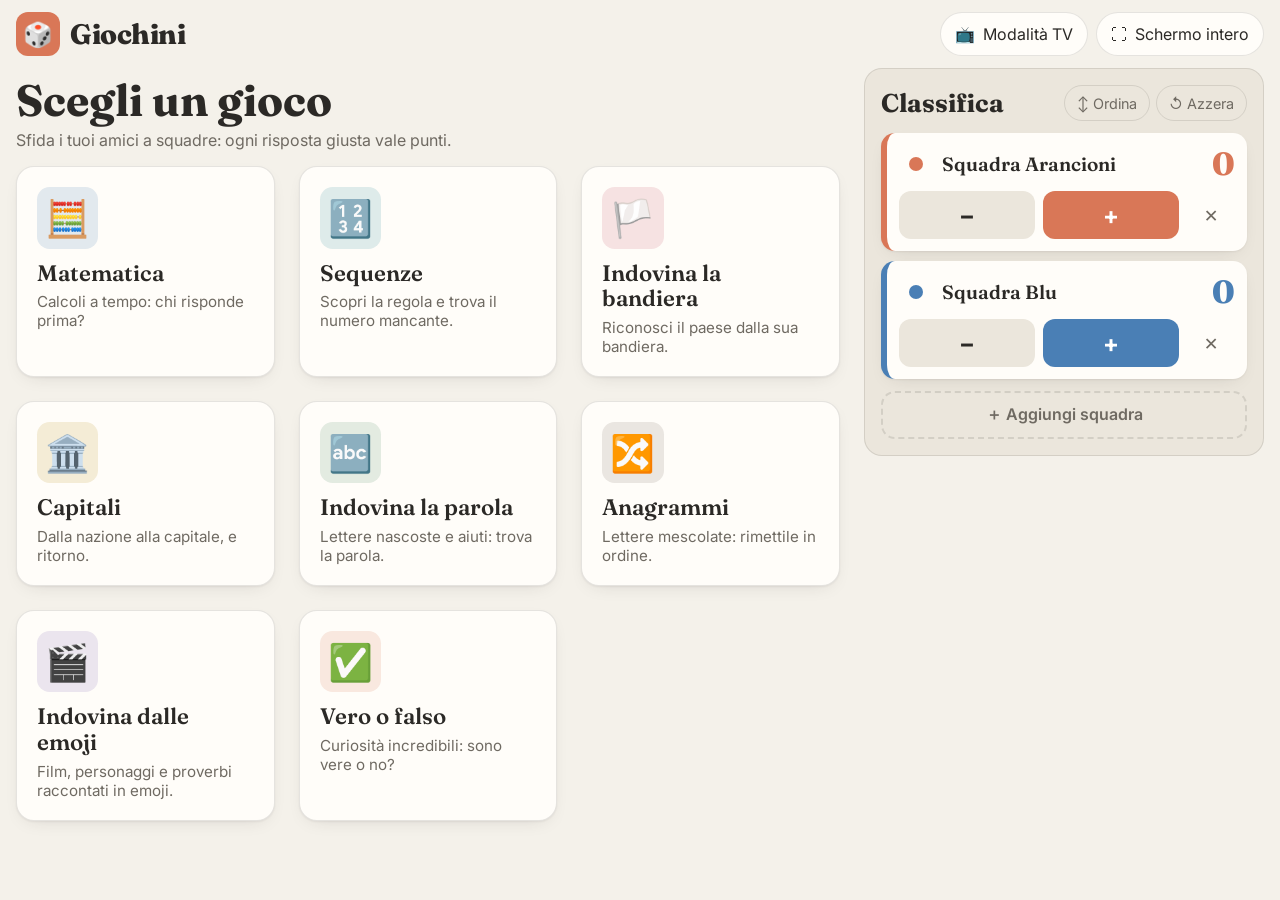
==== index.html @ 98a2602d "Commit - 1 file di preparazione web-app" ====
<!doctype html>
<html lang="it">
<head>
  <meta charset="utf-8">
  <meta name="viewport" content="width=device-width, initial-scale=1, viewport-fit=cover">
  <meta name="theme-color" content="#f4f1ea">
  <title>Giochini</title>
  <link rel="icon" href="data:image/svg+xml,<svg xmlns='http://www.w3.org/2000/svg' viewBox='0 0 100 100'><text y='.9em' font-size='90'>🎲</text></svg>">
  <link rel="preconnect" href="https://fonts.googleapis.com">
  <link rel="preconnect" href="https://fonts.gstatic.com" crossorigin>
  <link href="https://fonts.googleapis.com/css2?family=Fraunces:opsz,wght@9..144,600;9..144,700&family=Inter:wght@400;600;700&display=swap" rel="stylesheet">
  <link rel="stylesheet" href="css/style.css">
</head>
<body>
  <header class="topbar">
    <a class="brand" href="./" aria-label="Giochini, pagina principale">
      <span class="brand-logo" aria-hidden="true">🎲</span>
      <span class="brand-name">Giochini</span>
    </a>
    <div class="topbar-actions">
      <button class="icon-btn" id="btn-tv" type="button" aria-pressed="false" title="Modalità TV: testi più grandi e alto contrasto per lo schermo condiviso">
        <span aria-hidden="true">📺</span><span class="btn-label">Modalità TV</span>
      </button>
      <button class="icon-btn" id="btn-fullscreen" type="button" title="Schermo intero">
        <span aria-hidden="true">⛶</span><span class="btn-label">Schermo intero</span>
      </button>
    </div>
  </header>

  <main class="layout">
    <section class="games" aria-labelledby="games-title">
      <div class="section-head">
        <h1 id="games-title">Scegli un gioco</h1>
        <p class="subtitle">Sfida i tuoi amici a squadre: ogni risposta giusta vale punti.</p>
      </div>
      <ul class="games-grid" id="games-grid"></ul>
    </section>

    <aside class="scoreboard" aria-labelledby="score-title">
      <div class="scoreboard-head">
        <h2 id="score-title">Classifica</h2>
        <div class="scoreboard-tools">
          <button class="chip-btn" id="btn-sort" type="button" aria-pressed="false" title="Ordina per punteggio">↕ Ordina</button>
          <button class="chip-btn" id="btn-reset" type="button" title="Azzera tutti i punteggi">↺ Azzera</button>
        </div>
      </div>
      <ol class="teams" id="teams"></ol>
      <button class="add-team" id="btn-add-team" type="button">＋ Aggiungi squadra</button>
    </aside>
  </main>

  <dialog class="modal" id="game-modal" aria-labelledby="modal-title">
    <div class="modal-body">
      <div class="modal-emoji" id="modal-emoji" aria-hidden="true"></div>
      <h2 id="modal-title"></h2>
      <p id="modal-text"></p>
      <form method="dialog"><button class="primary-btn" type="submit">Ok</button></form>
    </div>
  </dialog>

  <template id="team-template">
    <li class="team">
      <span class="team-rank" aria-hidden="true"></span>
      <span class="team-color" aria-hidden="true"></span>
      <input class="team-name" type="text" maxlength="24" aria-label="Nome squadra" spellcheck="false">
      <div class="team-score" aria-live="polite"></div>
      <div class="team-controls">
        <button class="score-btn minus" type="button" data-delta="-1" aria-label="Togli un punto">−</button>
        <button class="score-btn plus" type="button" data-delta="1" aria-label="Aggiungi un punto">+</button>
        <button class="remove-btn" type="button" aria-label="Elimina squadra" title="Elimina squadra">✕</button>
      </div>
    </li>
  </template>

  <script src="js/storage.js"></script>
  <script src="js/util.js"></script>
  <script src="js/teams.js"></script>
  <script src="js/data/paesi.js"></script>
  <script src="js/data/parole.js"></script>
  <script src="js/data/emoji.js"></script>
  <script src="js/data/verofalso.js"></script>
  <script src="js/games.js"></script>
  <script src="js/ui.js"></script>
  <script src="js/app.js"></script>
</body>
</html>
---- css/style.css ----
:root {
  --bg: #f4f1ea;
  --bg-2: #ebe6dc;
  --surface: #fffdf9;
  --surface-2: #e8e3d9;
  --text: #2b2926;
  --muted: #6f6a62;
  --line: rgba(43, 41, 38, 0.12);
  --primary: #d97757;
  --primary-strong: #c15f3c;
  --primary-ink: #ffffff;
  --danger: #c4453a;
  --shadow: 0 1px 2px rgba(43, 41, 38, 0.06), 0 6px 20px -12px rgba(43, 41, 38, 0.25);
  --radius: 18px;
  --gap: clamp(12px, 2vw, 24px);
  --font-display: 'Fraunces', Georgia, serif;
  --font-body: 'Inter', system-ui, sans-serif;
  color-scheme: light;
}

* { box-sizing: border-box; }
html { -webkit-text-size-adjust: 100%; }

body {
  margin: 0;
  min-height: 100dvh;
  font-family: var(--font-body);
  color: var(--text);
  background: var(--bg);
  padding: env(safe-area-inset-top) env(safe-area-inset-right) env(safe-area-inset-bottom) env(safe-area-inset-left);
}

button, input { font: inherit; color: inherit; }
button { cursor: pointer; }
button:disabled { opacity: 0.4; cursor: not-allowed; }
:focus-visible { outline: 3px solid var(--primary); outline-offset: 2px; }
[hidden] { display: none !important; }

h1, h2 { font-family: var(--font-display); line-height: 1.1; margin: 0; }

/* ---------- Barra superiore ---------- */
.topbar {
  display: flex;
  align-items: center;
  justify-content: space-between;
  gap: 12px;
  padding: 12px 16px;
  max-width: 1600px;
  margin: 0 auto;
}
.brand {
  display: flex;
  align-items: center;
  gap: 10px;
  color: inherit;
  text-decoration: none;
}
.brand-logo {
  display: grid;
  place-items: center;
  width: 44px;
  height: 44px;
  border-radius: 12px;
  background: var(--primary);
  font-size: 1.5rem;
}
.brand-name {
  font-family: var(--font-display);
  font-weight: 800;
  font-size: 1.75rem;
  letter-spacing: -0.5px;
  color: var(--text);
}
.topbar-actions { display: flex; gap: 8px; }
.icon-btn {
  display: inline-flex;
  align-items: center;
  gap: 8px;
  min-height: 44px;
  padding: 0 14px;
  border-radius: 999px;
  border: 1px solid var(--line);
  background: var(--surface);
}
.icon-btn:hover { background: var(--bg-2); }
.icon-btn[aria-pressed='true'] { background: var(--primary); color: var(--primary-ink); border-color: transparent; }

/* ---------- Layout ---------- */
.layout {
  display: grid;
  gap: var(--gap);
  padding: 0 16px 32px;
  max-width: 1600px;
  margin: 0 auto;
}
@media (min-width: 960px) {
  .layout { grid-template-columns: minmax(0, 1fr) minmax(320px, 400px); align-items: start; }
  .scoreboard { position: sticky; top: 16px; }
}

.section-head { margin: 8px 0 16px; }
.section-head h1 { font-size: clamp(1.75rem, 4vw, 2.75rem); }
.subtitle { margin: 6px 0 0; color: var(--muted); }

/* ---------- Griglia giochi ---------- */
.games-grid {
  list-style: none;
  margin: 0;
  padding: 0;
  display: grid;
  gap: var(--gap);
  grid-template-columns: repeat(auto-fill, minmax(min(100%, 240px), 1fr));
}
.games-grid li { display: flex; }
.game-card {
  --accent: var(--primary);
  position: relative;
  flex: 1;
  display: flex;
  flex-direction: column;
  align-items: flex-start;
  gap: 6px;
  padding: 20px;
  border-radius: var(--radius);
  border: 1px solid var(--line);
  background: var(--surface);
  box-shadow: var(--shadow);
  text-align: left;
  text-decoration: none;
  color: inherit;
  transition: transform 0.15s ease, border-color 0.15s ease, box-shadow 0.15s ease;
}
.game-card:hover,
.game-card:focus-visible {
  transform: translateY(-3px);
  border-color: var(--primary);
  box-shadow: 0 14px 30px -16px rgba(193, 95, 60, 0.55);
}
.game-card:active { transform: scale(0.98); }
.game-emoji {
  display: grid;
  place-items: center;
  width: 1.7em;
  height: 1.7em;
  border-radius: 0.35em;
  background: color-mix(in srgb, var(--accent) 16%, var(--surface));
  font-size: 2.25rem;
  line-height: 1;
  margin-bottom: 6px;
}
.game-title { font-family: var(--font-display); font-weight: 600; font-size: 1.4rem; line-height: 1.15; }
.game-desc { color: var(--muted); font-size: 0.95rem; }
.game-badge {
  position: absolute;
  top: 14px;
  right: 14px;
  padding: 2px 10px;
  border-radius: 999px;
  font-size: 0.75rem;
  font-weight: 600;
  text-transform: uppercase;
  letter-spacing: 0.5px;
  background: var(--bg-2);
  color: var(--muted);
}

/* ---------- Classifica ---------- */
.scoreboard {
  padding: 16px;
  border-radius: var(--radius);
  background: var(--bg-2);
  border: 1px solid var(--line);
}
.scoreboard-head {
  display: flex;
  flex-wrap: wrap;
  align-items: center;
  justify-content: space-between;
  gap: 8px;
  margin-bottom: 12px;
}
.scoreboard-head h2 { font-size: 1.6rem; }
.scoreboard-tools { display: flex; gap: 6px; }
.chip-btn {
  min-height: 36px;
  padding: 0 12px;
  border-radius: 999px;
  border: 1px solid var(--line);
  background: transparent;
  font-size: 0.9rem;
  color: var(--muted);
}
.chip-btn:hover { color: var(--text); background: var(--surface); }
.chip-btn[aria-pressed='true']:hover { background: var(--primary-strong); }
.chip-btn[aria-pressed='true'] { color: var(--primary-ink); background: var(--primary); border-color: transparent; }

.teams { list-style: none; margin: 0; padding: 0; display: grid; gap: 10px; }
.team {
  --team: var(--primary);
  display: grid;
  grid-template-columns: auto auto minmax(0, 1fr) auto;
  grid-template-areas:
    'rank color name score'
    'controls controls controls controls';
  align-items: center;
  column-gap: 10px;
  row-gap: 8px;
  padding: 12px;
  border-radius: 14px;
  background: var(--surface);
  border-left: 6px solid var(--team);
  box-shadow: var(--shadow);
  transition: box-shadow 0.2s ease;
}
.team.leader { box-shadow: 0 0 0 2px var(--team), 0 12px 28px -14px var(--team); }
.team-rank { grid-area: rank; font-family: var(--font-display); font-weight: 800; color: var(--muted); min-width: 0; }
.teams:not(.ranked) .team-rank { display: none; }
.team-color { grid-area: color; width: 14px; height: 14px; border-radius: 50%; background: var(--team); }
.team.leader .team-color::after { content: '👑'; position: relative; left: -3px; top: -18px; font-size: 1rem; }
.team-name {
  grid-area: name;
  width: 100%;
  min-width: 0;
  padding: 6px 8px;
  border: 1px solid transparent;
  border-radius: 8px;
  background: transparent;
  font-family: var(--font-display);
  font-weight: 600;
  font-size: 1.2rem;
  text-overflow: ellipsis;
}
.team-name:hover { border-color: var(--line); }
.team-name:focus { border-color: var(--team); background: var(--bg); outline: none; }
.team-score {
  grid-area: score;
  font-family: var(--font-display);
  font-weight: 800;
  font-size: 2rem;
  line-height: 1;
  min-width: 2ch;
  text-align: right;
  font-variant-numeric: tabular-nums;
  color: var(--team);
}
.team-score.bump { animation: bump 0.35s ease; }
@keyframes bump { 40% { transform: scale(1.35); } }

.team-controls { grid-area: controls; display: flex; gap: 8px; }
.score-btn,
.remove-btn {
  min-height: 48px;
  border-radius: 12px;
  border: 0;
  font-size: 1.5rem;
  font-weight: 700;
}
.score-btn { flex: 1; background: var(--bg-2); color: var(--text); }
.score-btn.plus { background: var(--team); color: #fff; }
.score-btn:hover { filter: brightness(0.94); }
.score-btn:active { transform: scale(0.96); }
.remove-btn { width: 48px; flex: none; background: transparent; color: var(--muted); font-size: 1.1rem; }
.remove-btn:hover { color: var(--danger); background: rgba(196, 69, 58, 0.1); }

.add-team {
  width: 100%;
  margin-top: 12px;
  min-height: 48px;
  border-radius: 14px;
  border: 2px dashed var(--line);
  background: transparent;
  color: var(--muted);
  font-weight: 600;
}
.add-team:hover:not(:disabled) { color: var(--primary-strong); border-color: var(--primary); }

/* ---------- Modale ---------- */
.modal {
  border: 0;
  border-radius: var(--radius);
  padding: 0;
  max-width: min(420px, calc(100vw - 32px));
  background: var(--surface);
  color: var(--text);
}
.modal::backdrop { background: rgba(43, 41, 38, 0.45); backdrop-filter: blur(4px); }
.modal-body { padding: 28px; text-align: center; }
.modal-emoji { font-size: 3.5rem; }
.modal-body p { color: var(--muted); }
.primary-btn {
  min-height: 48px;
  padding: 0 32px;
  border: 0;
  border-radius: 999px;
  background: var(--primary);
  color: var(--primary-ink);
  font-weight: 700;
}
.primary-btn:hover { background: var(--primary-strong); }

/* ---------- Telefono ---------- */
@media (max-width: 560px) {
  .btn-label { display: none; }
  .icon-btn { width: 44px; justify-content: center; padding: 0; }
  .brand-name { font-size: 1.5rem; }
  .game-card { padding: 16px; }
  .games-grid { grid-template-columns: repeat(2, minmax(0, 1fr)); gap: 10px; }
  .game-emoji { font-size: 2.25rem; }
  .game-title { font-size: 1.1rem; }
  .game-desc { display: none; }
  .game-badge { position: static; order: -1; font-size: 0.65rem; }
}

/* ---------- Pagina di gioco ---------- */
.game-page { --accent: var(--primary); padding-bottom: 88px; }
.game-page .brand-logo { background: var(--surface); border: 1px solid var(--line); color: var(--text); font-size: 1.3rem; }
.stage { max-width: 960px; margin: 0 auto; padding: 0 16px 24px; }
.panel {
  padding: clamp(16px, 3vw, 32px);
  border-radius: var(--radius);
  background: var(--surface);
  border: 1px solid var(--line);
  box-shadow: var(--shadow);
}
.secondary-btn {
  min-height: 48px;
  padding: 0 24px;
  border-radius: 999px;
  border: 1px solid var(--line);
  background: var(--bg-2);
  font-weight: 600;
}
.secondary-btn:hover:not(:disabled) { background: var(--surface-2); }
.primary-btn { display: inline-flex; align-items: center; justify-content: center; text-decoration: none; }
.primary-btn.big { min-height: 56px; font-size: 1.15rem; padding: 0 40px; }

/* Impostazioni */
.setup-head { display: flex; align-items: center; gap: 16px; margin-bottom: 24px; }
.setup-head h1 { font-size: clamp(1.75rem, 4vw, 2.5rem); }
.setup-emoji {
  flex: none;
  display: grid;
  place-items: center;
  width: 72px;
  height: 72px;
  border-radius: 18px;
  font-size: 2.5rem;
  background: color-mix(in srgb, var(--accent) 16%, var(--surface));
}
.options { display: grid; gap: 18px; margin-bottom: 28px; }
.option { border: 0; margin: 0; padding: 0; min-width: 0; }
.option legend { font-weight: 600; margin-bottom: 8px; padding: 0; }
.segmented { display: flex; flex-wrap: wrap; gap: 8px; }
.segmented input { position: absolute; opacity: 0; pointer-events: none; }
.segmented label {
  min-height: 44px;
  display: inline-flex;
  align-items: center;
  padding: 0 18px;
  border-radius: 999px;
  border: 1px solid var(--line);
  background: var(--bg);
  cursor: pointer;
  user-select: none;
}
.segmented label:hover { border-color: var(--primary); }
.segmented input:checked + label { background: var(--primary); border-color: transparent; color: var(--primary-ink); font-weight: 600; }
.segmented input:focus-visible + label { outline: 3px solid var(--primary-strong); outline-offset: 2px; }
.setup-note { margin: 20px 0 0; color: var(--muted); font-size: 0.9rem; }
.setup-note a { color: var(--primary-strong); }

/* Domanda */
.play-head { display: flex; flex-wrap: wrap; align-items: center; gap: 10px 14px; margin-bottom: 8px; }
.q-progress { font-weight: 600; color: var(--muted); }
.q-tag {
  padding: 3px 12px;
  border-radius: 999px;
  font-size: 0.85rem;
  font-weight: 600;
  background: color-mix(in srgb, var(--accent) 16%, var(--surface));
  color: color-mix(in srgb, var(--accent) 70%, var(--text));
}
.timer { margin-left: auto; display: flex; align-items: center; gap: 10px; min-width: 160px; flex: 0 1 260px; }
.timer-track { flex: 1; height: 10px; border-radius: 999px; background: var(--bg-2); overflow: hidden; }
.timer-bar { height: 100%; background: var(--primary); transform-origin: left; transition: transform 0.1s linear; }
.timer-num { font-family: var(--font-display); font-weight: 700; font-size: 1.5rem; min-width: 2ch; text-align: right; font-variant-numeric: tabular-nums; }
.timer.urgent .timer-bar { background: var(--danger); }
.timer.urgent .timer-num { color: var(--danger); animation: bump 1s ease infinite; }

.question { text-align: center; padding: clamp(8px, 2vw, 24px) 0; }
.q-prompt { margin: 0 0 12px; font-size: 1.15rem; color: var(--muted); }
.q-image {
  display: block;
  margin: 0 auto 8px;
  width: min(100%, 440px, 40vh);
  aspect-ratio: 4 / 3;
  object-fit: cover;
  border-radius: 10px;
  border: 1px solid var(--line);
  box-shadow: var(--shadow);
}
.q-image.broken { min-height: 120px; padding: 16px; background: var(--bg-2); color: var(--muted); }
.q-big {
  font-family: var(--font-display);
  font-weight: 700;
  line-height: 1.15;
  margin: 8px auto;
  max-width: 24ch;
  overflow-wrap: anywhere;
}
.q-big.size-xl { font-size: clamp(2.5rem, 10vw, 5.5rem); max-width: none; }
.q-big.size-l { font-size: clamp(1.8rem, 6vw, 3.5rem); max-width: none; }
.q-big.size-m { font-size: clamp(1.35rem, 3.6vw, 2.2rem); max-width: 32ch; }
.q-big.size-emoji { font-size: clamp(3rem, 14vw, 7rem); letter-spacing: 0.08em; max-width: none; }
.q-hints { list-style: none; margin: 8px 0 0; padding: 0; display: flex; flex-wrap: wrap; justify-content: center; gap: 8px; }
.q-hints li { padding: 6px 14px; border-radius: 999px; background: var(--bg-2); font-weight: 600; }

.q-choices { list-style: none; margin: 20px 0 0; padding: 0; display: grid; gap: 12px; grid-template-columns: repeat(2, minmax(0, 1fr)); }
.choice {
  width: 100%;
  min-height: 64px;
  display: flex;
  align-items: center;
  gap: 12px;
  padding: 10px 16px;
  border-radius: 14px;
  border: 2px solid var(--line);
  background: var(--bg);
  font-size: 1.15rem;
  font-weight: 600;
  text-align: left;
  transition: border-color 0.15s ease, background 0.15s ease, opacity 0.15s ease;
}
.choice::before {
  content: attr(data-letter);
  flex: none;
  display: grid;
  place-items: center;
  width: 32px;
  height: 32px;
  border-radius: 8px;
  background: var(--bg-2);
  font-size: 0.95rem;
  color: var(--muted);
}
.choice:hover:not(:disabled) { border-color: var(--primary); }
.choice:disabled { cursor: default; opacity: 1; }
.choice.correct { border-color: #4f8f63; background: #e3f1e6; }
.choice.correct::before { content: '✓'; background: #4f8f63; color: #fff; }
.choice.wrong { border-color: var(--danger); background: #f8e1de; }
.choice.wrong::before { content: '✗'; background: var(--danger); color: #fff; }
.choice.dim { opacity: 0.45; }

.q-answer {
  margin: 20px auto 0;
  padding: 14px 20px;
  border-radius: 14px;
  background: color-mix(in srgb, var(--primary) 12%, var(--surface));
  border: 1px solid color-mix(in srgb, var(--primary) 40%, transparent);
  max-width: 640px;
}
.q-answer-label { display: block; font-size: 0.8rem; font-weight: 700; text-transform: uppercase; letter-spacing: 0.08em; color: var(--primary-strong); }
.q-answer strong { font-family: var(--font-display); font-size: clamp(1.4rem, 4vw, 2rem); }
.q-answer p { margin: 6px 0 0; color: var(--muted); }

.play-actions { display: flex; flex-wrap: wrap; justify-content: center; gap: 12px; margin-top: 20px; }
.award { margin-top: 20px; text-align: center; }
.award-title { margin: 0 0 12px; font-weight: 600; }
.award-title span { color: var(--muted); font-weight: 400; }
.award-teams { display: flex; flex-wrap: wrap; justify-content: center; gap: 10px; margin-bottom: 16px; }
.award-btn {
  --team: var(--primary);
  min-height: 52px;
  display: inline-flex;
  align-items: center;
  gap: 10px;
  padding: 0 16px 0 8px;
  border-radius: 999px;
  border: 2px solid var(--team);
  background: var(--surface);
  font-weight: 600;
}
.award-key {
  display: grid;
  place-items: center;
  width: 32px;
  height: 32px;
  border-radius: 50%;
  background: color-mix(in srgb, var(--team) 18%, var(--surface));
  font-size: 0.9rem;
}
.award-check { display: none; }
.award-btn[aria-pressed='true'] { background: var(--team); color: #fff; }
.award-btn[aria-pressed='true'] .award-key { background: rgba(255, 255, 255, 0.25); }
.award-btn[aria-pressed='true'] .award-check { display: inline; }
.kbd-help { margin: 20px 0 0; text-align: center; font-size: 0.8rem; color: var(--muted); }
kbd { padding: 1px 6px; border-radius: 5px; border: 1px solid var(--line); background: var(--bg); font-family: inherit; }
@media (hover: none) { .kbd-help { display: none; } }

/* Fine partita */
.end { text-align: center; }
.end-emoji { font-size: 4rem; }
.end h1 { font-size: clamp(1.8rem, 5vw, 3rem); margin-bottom: 20px; }
.end-list { list-style: none; margin: 0 auto; padding: 0; display: grid; gap: 10px; max-width: 520px; }
.end-list li {
  --team: var(--primary);
  display: grid;
  grid-template-columns: minmax(0, 1fr) auto auto;
  align-items: center;
  gap: 14px;
  padding: 12px 16px;
  border-radius: 14px;
  border-left: 6px solid var(--team);
  background: var(--bg);
  text-align: left;
}
.end-list li.winner { box-shadow: 0 0 0 2px var(--team); }
.end-name { font-family: var(--font-display); font-weight: 600; font-size: 1.2rem; overflow: hidden; text-overflow: ellipsis; white-space: nowrap; }
.end-earned { font-family: var(--font-display); font-weight: 700; font-size: 1.6rem; color: var(--team); }
.end-total { color: var(--muted); font-size: 0.9rem; }

/* Striscia punteggi in basso */
.score-strip {
  position: fixed;
  left: 0;
  right: 0;
  bottom: 0;
  display: flex;
  gap: 8px;
  justify-content: center;
  padding: 10px 12px calc(10px + env(safe-area-inset-bottom));
  background: color-mix(in srgb, var(--bg) 92%, transparent);
  backdrop-filter: blur(6px);
  border-top: 1px solid var(--line);
  overflow-x: auto;
}
.strip-team {
  --team: var(--primary);
  flex: none;
  display: flex;
  align-items: center;
  gap: 10px;
  padding: 6px 8px 6px 14px;
  border-radius: 999px;
  background: var(--surface);
  border: 1px solid var(--line);
  border-left: 5px solid var(--team);
}
.strip-name { font-weight: 600; max-width: 14ch; overflow: hidden; text-overflow: ellipsis; white-space: nowrap; }
.strip-score {
  min-width: 2.2ch;
  padding: 2px 8px;
  border-radius: 999px;
  background: var(--team);
  color: #fff;
  font-family: var(--font-display);
  font-weight: 700;
  text-align: center;
  font-variant-numeric: tabular-nums;
}

@media (max-width: 560px) {
  .game-page .brand-name { font-size: 1.2rem; }
  .q-choices { grid-template-columns: 1fr; }
  .q-choices.two { grid-template-columns: 1fr 1fr; }
  .choice { min-height: 56px; font-size: 1.05rem; }
  .setup-emoji { width: 56px; height: 56px; font-size: 2rem; }
  .play-actions > * { flex: 1; }
  .score-strip { justify-content: flex-start; }
}

/* ---------- Modalità TV ----------
   Pensata per lo screen sharing: tutto più grande, più contrasto,
   descrizioni nascoste e classifica in evidenza. */
.tv { --muted: #4f4a43; --line: rgba(43, 41, 38, 0.2); }
.tv .layout,
.tv .topbar { max-width: none; }
@media (min-width: 960px) {
  html.tv { font-size: clamp(16px, 1.25vw, 28px); }
  .tv .layout { grid-template-columns: minmax(0, 1.4fr) minmax(0, 1fr); }
  .tv .games-grid { grid-template-columns: repeat(auto-fill, minmax(13em, 1fr)); }
}
.tv .subtitle,
.tv .game-desc { display: none; }
.tv .game-title { font-size: 1.6rem; }
.tv .game-emoji { font-size: 3.5rem; }
.tv .team { padding: 0.9em; }
.tv .team-name { font-size: 1.6rem; }
.tv .team-score { font-size: 3rem; }
.tv .score-btn { min-height: 2.6em; }
.tv .stage { max-width: 1400px; }
.tv .q-prompt { font-size: 1.5rem; }
.tv .choice { font-size: 1.5rem; min-height: 4.2rem; }
.tv .q-image { width: min(100%, 560px, 44vh); }
.tv .strip-team { font-size: 1.2rem; }

@media (prefers-reduced-motion: reduce) {
  *, *::before, *::after { animation: none !important; transition: none !important; }
}
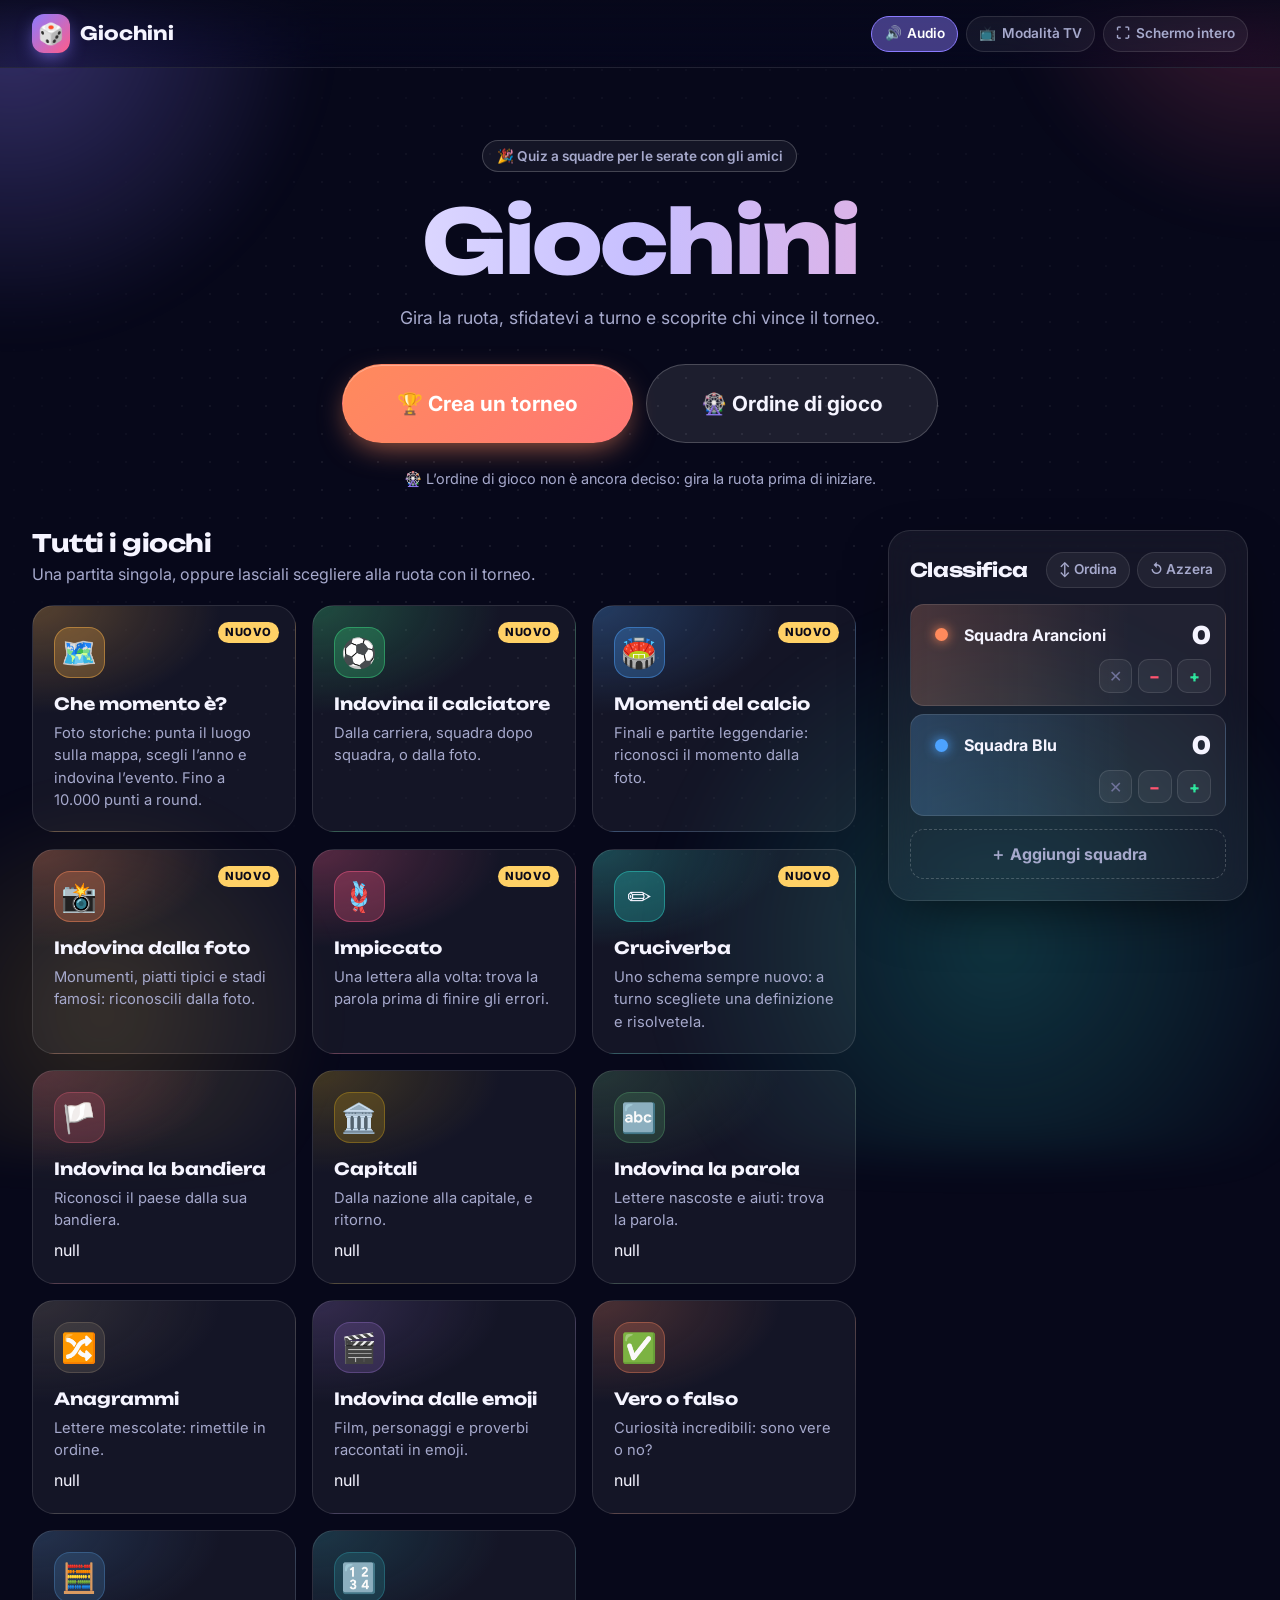
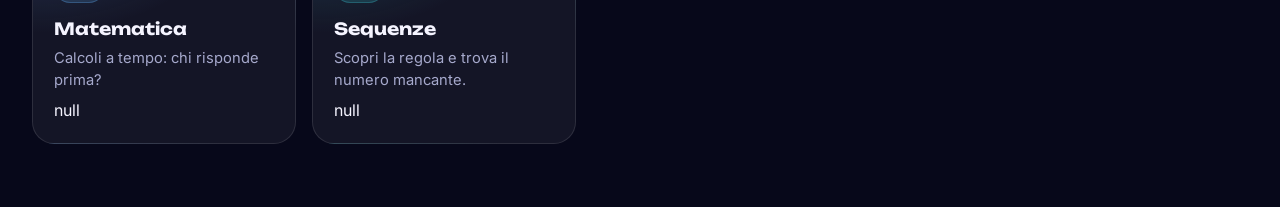
==== commit 52a8c70a: "Commit - 2" ====
--- a/index.html
+++ b/index.html
@@ -3,12 +3,12 @@
 <head>
   <meta charset="utf-8">
   <meta name="viewport" content="width=device-width, initial-scale=1, viewport-fit=cover">
-  <meta name="theme-color" content="#f4f1ea">
+  <meta name="theme-color" content="#07081a">
   <title>Giochini</title>
   <link rel="icon" href="data:image/svg+xml,<svg xmlns='http://www.w3.org/2000/svg' viewBox='0 0 100 100'><text y='.9em' font-size='90'>🎲</text></svg>">
   <link rel="preconnect" href="https://fonts.googleapis.com">
   <link rel="preconnect" href="https://fonts.gstatic.com" crossorigin>
-  <link href="https://fonts.googleapis.com/css2?family=Fraunces:opsz,wght@9..144,600;9..144,700&family=Inter:wght@400;600;700&display=swap" rel="stylesheet">
+  <link href="https://fonts.googleapis.com/css2?family=Unbounded:wght@600;700;800&family=Inter:wght@400;500;600;700;800&display=swap" rel="stylesheet">
   <link rel="stylesheet" href="css/style.css">
 </head>
 <body>
@@ -18,7 +18,8 @@
       <span class="brand-name">Giochini</span>
     </a>
     <div class="topbar-actions">
-      <button class="icon-btn" id="btn-tv" type="button" aria-pressed="false" title="Modalità TV: testi più grandi e alto contrasto per lo schermo condiviso">
+      <button class="icon-btn" id="btn-mute" type="button" aria-pressed="true"><span aria-hidden="true">🔊</span><span class="btn-label">Audio</span></button>
+      <button class="icon-btn" id="btn-tv" type="button" aria-pressed="false" title="Modalità TV: testi più grandi per lo schermo condiviso">
         <span aria-hidden="true">📺</span><span class="btn-label">Modalità TV</span>
       </button>
       <button class="icon-btn" id="btn-fullscreen" type="button" title="Schermo intero">
@@ -27,11 +28,34 @@
     </div>
   </header>
 
+  <section class="hero">
+    <span class="hero-kicker rise">🎉 Quiz a squadre per le serate con gli amici</span>
+    <h1 class="hero-title">Giochini</h1>
+    <p class="hero-sub rise" style="--i:2">Gira la ruota, sfidatevi a turno e scoprite chi vince il torneo.</p>
+    <div class="hero-actions rise" style="--i:3">
+      <button class="primary-btn huge" id="btn-tour" type="button" style="--c:#ff8a5c">🏆 Crea un torneo</button>
+      <button class="secondary-btn huge" id="btn-order" type="button">🎡 Ordine di gioco</button>
+    </div>
+    <div class="order-bar" id="order-bar" aria-live="polite"></div>
+  </section>
+
+  <div class="tour-banner" id="tour-banner" hidden>
+    <div class="tour-banner-inner">
+      <div>🏆 <strong>Torneo in corso</strong> · <span id="tour-banner-text"></span></div>
+      <div class="play-actions" style="margin:0">
+        <button class="ghost-btn" id="btn-tour-quit" type="button">Abbandona</button>
+        <a class="primary-btn" id="btn-tour-continue" href="#">Continua ▶</a>
+      </div>
+    </div>
+  </div>
+
   <main class="layout">
     <section class="games" aria-labelledby="games-title">
       <div class="section-head">
-        <h1 id="games-title">Scegli un gioco</h1>
-        <p class="subtitle">Sfida i tuoi amici a squadre: ogni risposta giusta vale punti.</p>
+        <div>
+          <h2 id="games-title">Tutti i giochi</h2>
+          <p class="subtitle">Una partita singola, oppure lasciali scegliere alla ruota con il torneo.</p>
+        </div>
       </div>
       <ul class="games-grid" id="games-grid"></ul>
     </section>
@@ -49,12 +73,46 @@
     </aside>
   </main>
 
-  <dialog class="modal" id="game-modal" aria-labelledby="modal-title">
+  <!-- Ruota dell'ordine di gioco -->
+  <dialog class="modal" id="order-modal" aria-labelledby="order-title">
+    <button class="modal-close" type="button" data-close aria-label="Chiudi">✕</button>
     <div class="modal-body">
-      <div class="modal-emoji" id="modal-emoji" aria-hidden="true"></div>
-      <h2 id="modal-title"></h2>
-      <p id="modal-text"></p>
-      <form method="dialog"><button class="primary-btn" type="submit">Ok</button></form>
+      <h2 id="order-title">Chi gioca per primo?</h2>
+      <p id="order-text">La ruota decide l'ordine delle squadre. Lo ricorderemo per tutte le partite.</p>
+      <div id="order-wheel"></div>
+      <div class="wheel-result" id="order-result" aria-live="assertive"></div>
+      <ol class="picked-list" id="order-picked"></ol>
+      <div class="modal-actions">
+        <button class="primary-btn big" id="btn-order-spin" type="button">🎡 Gira la ruota</button>
+        <button class="primary-btn big" id="btn-order-done" type="button" hidden>Fatto ✓</button>
+      </div>
+    </div>
+  </dialog>
+
+  <!-- Creazione torneo -->
+  <dialog class="modal wide" id="tour-modal" aria-labelledby="tour-title">
+    <button class="modal-close" type="button" data-close aria-label="Chiudi">✕</button>
+    <div class="modal-body">
+      <div id="tour-step-setup">
+        <div class="modal-emoji" aria-hidden="true">🏆</div>
+        <h2 id="tour-title">Nuovo torneo</h2>
+        <p>La ruota estrae i giochi e si passa dall'uno all'altro senza tornare al menù.<br>Ogni gioco assegna punti in base al piazzamento: 5 al primo, 3 al secondo, 2 al terzo, 1 al quarto.</p>
+        <form id="tour-form" class="tour-options"></form>
+        <div class="modal-actions">
+          <button class="primary-btn big" id="btn-tour-draw" type="button">🎡 Estrai i giochi</button>
+        </div>
+      </div>
+      <div id="tour-step-draw" hidden>
+        <h2>Estrazione dei giochi</h2>
+        <p id="tour-draw-text"></p>
+        <div id="tour-wheel"></div>
+        <div class="wheel-result" id="tour-result" aria-live="assertive"></div>
+        <ol class="lineup" id="tour-lineup"></ol>
+        <div class="modal-actions">
+          <button class="ghost-btn" id="btn-tour-back" type="button" hidden>↺ Rifai</button>
+          <button class="primary-btn big" id="btn-tour-start" type="button" hidden>Inizia il torneo ▶</button>
+        </div>
+      </div>
     </div>
   </dialog>
 
@@ -75,11 +133,23 @@
   <script src="js/storage.js"></script>
   <script src="js/util.js"></script>
   <script src="js/teams.js"></script>
+  <script src="js/order.js"></script>
+  <script src="js/tournament.js"></script>
+  <script src="js/fx.js"></script>
+  <script src="js/wheel.js"></script>
   <script src="js/data/paesi.js"></script>
   <script src="js/data/parole.js"></script>
   <script src="js/data/emoji.js"></script>
   <script src="js/data/verofalso.js"></script>
+  <script src="js/data/foto.js"></script>
+  <script src="js/data/calciatori.js"></script>
+  <script src="js/data/momenti.js"></script>
+  <script src="js/data/storico.js"></script>
+  <script src="js/data/cruciverba.js"></script>
   <script src="js/games.js"></script>
+  <script src="js/games/storico.js"></script>
+  <script src="js/games/impiccato.js"></script>
+  <script src="js/games/cruciverba.js"></script>
   <script src="js/ui.js"></script>
   <script src="js/app.js"></script>
 </body>
--- a/css/style.css
+++ b/css/style.css
@@ -1,599 +1,1132 @@
+/* ============================================================
+   Giochini — tema scuro "game show"
+   ============================================================ */
 :root {
-  --bg: #f4f1ea;
-  --bg-2: #ebe6dc;
-  --surface: #fffdf9;
-  --surface-2: #e8e3d9;
-  --text: #2b2926;
-  --muted: #6f6a62;
-  --line: rgba(43, 41, 38, 0.12);
-  --primary: #d97757;
-  --primary-strong: #c15f3c;
-  --primary-ink: #ffffff;
-  --danger: #c4453a;
-  --shadow: 0 1px 2px rgba(43, 41, 38, 0.06), 0 6px 20px -12px rgba(43, 41, 38, 0.25);
-  --radius: 18px;
-  --gap: clamp(12px, 2vw, 24px);
-  --font-display: 'Fraunces', Georgia, serif;
-  --font-body: 'Inter', system-ui, sans-serif;
-  color-scheme: light;
-}
-
-* { box-sizing: border-box; }
-html { -webkit-text-size-adjust: 100%; }
-
+  --bg: #07081a;
+  --bg-2: #0d1033;
+  --glass: rgba(255, 255, 255, 0.055);
+  --glass-2: rgba(255, 255, 255, 0.09);
+  --glass-3: rgba(255, 255, 255, 0.14);
+  --line: rgba(255, 255, 255, 0.11);
+  --line-2: rgba(255, 255, 255, 0.2);
+  --text: #f5f4ff;
+  --muted: #a6a9cc;
+  --faint: #6f7299;
+  --accent: #8b7bff;
+  --gold: #ffd166;
+  --ok: #2ee59d;
+  --bad: #ff5470;
+  --radius: 22px;
+  --radius-s: 14px;
+  --shadow: 0 20px 60px -20px rgba(0, 0, 0, 0.7);
+  --display: 'Unbounded', 'Inter', system-ui, sans-serif;
+  --body: 'Inter', system-ui, -apple-system, 'Segoe UI', sans-serif;
+  --ease-out: cubic-bezier(0.16, 1, 0.3, 1);
+  --ease-spring: cubic-bezier(0.34, 1.56, 0.64, 1);
+  color-scheme: dark;
+}
+html.tv { font-size: 125%; }
+
+*, *::before, *::after { box-sizing: border-box; }
+html, body { margin: 0; }
 body {
-  margin: 0;
-  min-height: 100dvh;
-  font-family: var(--font-body);
+  min-height: 100vh;
+  font-family: var(--body);
   color: var(--text);
   background: var(--bg);
-  padding: env(safe-area-inset-top) env(safe-area-inset-right) env(safe-area-inset-bottom) env(safe-area-inset-left);
-}
-
-button, input { font: inherit; color: inherit; }
+  line-height: 1.5;
+  overflow-x: hidden;
+  -webkit-font-smoothing: antialiased;
+}
+/* Sfondo animato: macchie di colore sfocate che si muovono lentamente */
+body::before {
+  content: '';
+  position: fixed;
+  inset: -20vmax;
+  z-index: -2;
+  background:
+    radial-gradient(40vmax 40vmax at 15% 20%, rgba(139, 123, 255, 0.35), transparent 60%),
+    radial-gradient(35vmax 35vmax at 85% 15%, rgba(255, 92, 138, 0.25), transparent 60%),
+    radial-gradient(45vmax 45vmax at 70% 85%, rgba(47, 212, 201, 0.22), transparent 60%),
+    radial-gradient(30vmax 30vmax at 20% 90%, rgba(255, 201, 60, 0.15), transparent 60%);
+  filter: blur(20px);
+  animation: drift 28s ease-in-out infinite alternate;
+}
+body::after {
+  content: '';
+  position: fixed;
+  inset: 0;
+  z-index: -1;
+  pointer-events: none;
+  background-image: radial-gradient(rgba(255, 255, 255, 0.07) 1px, transparent 1px);
+  background-size: 28px 28px;
+  mask-image: radial-gradient(ellipse at center, #000 30%, transparent 80%);
+}
+@keyframes drift {
+  0% { transform: translate3d(0, 0, 0) rotate(0deg) scale(1); }
+  50% { transform: translate3d(4vmax, -3vmax, 0) rotate(8deg) scale(1.05); }
+  100% { transform: translate3d(-3vmax, 3vmax, 0) rotate(-6deg) scale(1.02); }
+}
+
+a { color: inherit; }
+h1, h2, h3 { font-family: var(--display); font-weight: 700; letter-spacing: -0.02em; line-height: 1.15; margin: 0; }
+button, input, select { font: inherit; color: inherit; }
 button { cursor: pointer; }
-button:disabled { opacity: 0.4; cursor: not-allowed; }
-:focus-visible { outline: 3px solid var(--primary); outline-offset: 2px; }
 [hidden] { display: none !important; }
-
-h1, h2 { font-family: var(--font-display); line-height: 1.1; margin: 0; }
-
-/* ---------- Barra superiore ---------- */
+:focus-visible { outline: 3px solid var(--accent); outline-offset: 3px; border-radius: 8px; }
+kbd {
+  font-family: ui-monospace, monospace;
+  font-size: 0.8em;
+  padding: 0.1em 0.45em;
+  border: 1px solid var(--line-2);
+  border-bottom-width: 2px;
+  border-radius: 6px;
+  background: var(--glass);
+}
+
+/* ---------- Pulsanti ---------- */
+.primary-btn, .secondary-btn, .ghost-btn {
+  --c: var(--accent);
+  position: relative;
+  display: inline-flex;
+  align-items: center;
+  justify-content: center;
+  gap: 0.5em;
+  padding: 0.85em 1.5em;
+  border-radius: 999px;
+  border: 1px solid transparent;
+  font-weight: 700;
+  text-decoration: none;
+  overflow: hidden;
+  transition: transform 0.25s var(--ease-spring), box-shadow 0.25s, background 0.25s, border-color 0.25s;
+  -webkit-tap-highlight-color: transparent;
+}
+.primary-btn {
+  color: #fff;
+  background: linear-gradient(135deg, var(--c), color-mix(in oklab, var(--c), #ff5c8a 45%));
+  box-shadow: 0 10px 30px -8px color-mix(in oklab, var(--c), transparent 30%), inset 0 1px 0 rgba(255, 255, 255, 0.3);
+}
+.primary-btn::after {
+  content: '';
+  position: absolute;
+  inset: 0;
+  background: linear-gradient(105deg, transparent 35%, rgba(255, 255, 255, 0.35) 50%, transparent 65%);
+  transform: translateX(-120%);
+  transition: transform 0.7s var(--ease-out);
+}
+.primary-btn:hover::after { transform: translateX(120%); }
+.secondary-btn { background: var(--glass-2); border-color: var(--line-2); backdrop-filter: blur(12px); }
+.secondary-btn:hover { background: var(--glass-3); }
+.ghost-btn { background: transparent; border-color: var(--line); color: var(--muted); }
+.ghost-btn:hover { color: var(--text); border-color: var(--line-2); }
+.primary-btn:hover, .secondary-btn:hover, .ghost-btn:hover { transform: translateY(-2px); }
+.primary-btn:active, .secondary-btn:active, .ghost-btn:active { transform: translateY(1px) scale(0.98); }
+.primary-btn:disabled, .secondary-btn:disabled { opacity: 0.45; pointer-events: none; }
+.big { font-size: 1.15rem; padding: 1em 2.2em; }
+.huge { font-size: 1.3rem; padding: 1.1em 2.6em; }
+
+.chip-btn, .icon-btn {
+  display: inline-flex;
+  align-items: center;
+  gap: 0.4em;
+  padding: 0.5em 0.9em;
+  border-radius: 999px;
+  border: 1px solid var(--line);
+  background: var(--glass);
+  font-size: 0.85rem;
+  font-weight: 600;
+  color: var(--muted);
+  transition: background 0.2s, color 0.2s, border-color 0.2s, transform 0.2s;
+}
+.chip-btn:hover, .icon-btn:hover { color: var(--text); background: var(--glass-2); border-color: var(--line-2); }
+.chip-btn[aria-pressed='true'], .icon-btn[aria-pressed='true'] { color: #fff; background: color-mix(in oklab, var(--accent), transparent 55%); border-color: var(--accent); }
+
+/* ---------- Barra in alto ---------- */
 .topbar {
+  position: sticky;
+  top: 0;
+  z-index: 20;
   display: flex;
   align-items: center;
   justify-content: space-between;
-  gap: 12px;
-  padding: 12px 16px;
-  max-width: 1600px;
+  gap: 1rem;
+  padding: 0.9rem clamp(1rem, 3vw, 2rem);
+  background: linear-gradient(to bottom, rgba(7, 8, 26, 0.85), rgba(7, 8, 26, 0.4));
+  backdrop-filter: blur(16px) saturate(1.4);
+  border-bottom: 1px solid var(--line);
+}
+.brand { display: inline-flex; align-items: center; gap: 0.6rem; text-decoration: none; }
+.brand-logo {
+  display: grid;
+  place-items: center;
+  width: 2.4rem;
+  height: 2.4rem;
+  border-radius: 12px;
+  font-size: 1.3rem;
+  background: linear-gradient(135deg, var(--accent), #ff5c8a);
+  box-shadow: 0 6px 20px -6px var(--accent);
+  transition: transform 0.4s var(--ease-spring);
+}
+.brand:hover .brand-logo { transform: rotate(-12deg) scale(1.08); }
+.brand-name { font-family: var(--display); font-weight: 700; font-size: 1.15rem; }
+.topbar-actions { display: flex; gap: 0.5rem; }
+@media (max-width: 640px) { .btn-label { display: none; } }
+
+/* ---------- Animazioni d'entrata ---------- */
+@keyframes rise { from { opacity: 0; transform: translateY(24px) scale(0.98); } to { opacity: 1; transform: none; } }
+@keyframes pop { 0% { transform: scale(0.6); opacity: 0; } 70% { transform: scale(1.08); opacity: 1; } 100% { transform: scale(1); } }
+@keyframes shimmer { to { background-position: 200% center; } }
+@keyframes float { 0%, 100% { transform: translateY(0); } 50% { transform: translateY(-8px); } }
+@keyframes pulse-ring { 0% { box-shadow: 0 0 0 0 color-mix(in oklab, var(--team, var(--accent)), transparent 30%); } 100% { box-shadow: 0 0 0 14px transparent; } }
+@keyframes shake { 0%, 100% { transform: translateX(0); } 20%, 60% { transform: translateX(-8px); } 40%, 80% { transform: translateX(8px); } }
+.rise { animation: rise 0.7s var(--ease-out) both; animation-delay: calc(var(--i, 0) * 60ms); }
+
+/* ============================================================
+   HOME
+   ============================================================ */
+.hero {
+  max-width: 1280px;
   margin: 0 auto;
-}
-.brand {
+  padding: clamp(2rem, 6vw, 4.5rem) clamp(1rem, 3vw, 2rem) 1.5rem;
+  text-align: center;
+}
+.hero-kicker {
+  display: inline-flex;
+  align-items: center;
+  gap: 0.5em;
+  padding: 0.35em 1em;
+  border-radius: 999px;
+  border: 1px solid var(--line-2);
+  background: var(--glass);
+  color: var(--muted);
+  font-size: 0.85rem;
+  font-weight: 600;
+}
+.hero-title {
+  margin: 1.2rem 0 0.8rem;
+  font-size: clamp(2.6rem, 8vw, 5.5rem);
+  font-weight: 800;
+  background: linear-gradient(90deg, #fff, #c7bfff, #ff9ec0, #8ff3e8, #fff);
+  background-size: 200% auto;
+  -webkit-background-clip: text;
+  background-clip: text;
+  color: transparent;
+  animation: shimmer 6s linear infinite;
+}
+.hero-sub { max-width: 40rem; margin: 0 auto; color: var(--muted); font-size: 1.1rem; }
+.hero-actions { display: flex; flex-wrap: wrap; justify-content: center; gap: 0.8rem; margin-top: 2rem; }
+
+.order-bar {
   display: flex;
-  align-items: center;
-  gap: 10px;
-  color: inherit;
-  text-decoration: none;
-}
-.brand-logo {
+  flex-wrap: wrap;
+  align-items: center;
+  justify-content: center;
+  gap: 0.5rem;
+  margin-top: 1.6rem;
+  color: var(--muted);
+  font-size: 0.9rem;
+}
+.order-chip {
+  display: inline-flex;
+  align-items: center;
+  gap: 0.45em;
+  padding: 0.35em 0.85em 0.35em 0.4em;
+  border-radius: 999px;
+  background: var(--glass);
+  border: 1px solid var(--line);
+  color: var(--text);
+  font-weight: 600;
+  animation: pop 0.5s var(--ease-spring) both;
+  animation-delay: calc(var(--i, 0) * 80ms);
+}
+.order-chip b {
   display: grid;
   place-items: center;
-  width: 44px;
-  height: 44px;
-  border-radius: 12px;
-  background: var(--primary);
-  font-size: 1.5rem;
-}
-.brand-name {
-  font-family: var(--font-display);
-  font-weight: 800;
-  font-size: 1.75rem;
-  letter-spacing: -0.5px;
-  color: var(--text);
-}
-.topbar-actions { display: flex; gap: 8px; }
-.icon-btn {
-  display: inline-flex;
-  align-items: center;
-  gap: 8px;
-  min-height: 44px;
-  padding: 0 14px;
-  border-radius: 999px;
-  border: 1px solid var(--line);
-  background: var(--surface);
-}
-.icon-btn:hover { background: var(--bg-2); }
-.icon-btn[aria-pressed='true'] { background: var(--primary); color: var(--primary-ink); border-color: transparent; }
-
-/* ---------- Layout ---------- */
+  width: 1.6em;
+  height: 1.6em;
+  border-radius: 50%;
+  background: var(--team);
+  color: #0b0b1a;
+  font-size: 0.8em;
+}
+
+.tour-banner {
+  max-width: 1280px;
+  margin: 0 auto 1rem;
+  padding: 0 clamp(1rem, 3vw, 2rem);
+}
+.tour-banner-inner {
+  display: flex;
+  flex-wrap: wrap;
+  align-items: center;
+  justify-content: space-between;
+  gap: 1rem;
+  padding: 1rem 1.4rem;
+  border-radius: var(--radius);
+  background: linear-gradient(120deg, rgba(255, 209, 102, 0.18), rgba(255, 92, 138, 0.14));
+  border: 1px solid rgba(255, 209, 102, 0.35);
+  box-shadow: var(--shadow);
+}
+.tour-banner strong { font-family: var(--display); }
+
 .layout {
   display: grid;
-  gap: var(--gap);
-  padding: 0 16px 32px;
-  max-width: 1600px;
+  grid-template-columns: minmax(0, 1fr) 360px;
+  gap: 2rem;
+  max-width: 1280px;
   margin: 0 auto;
-}
-@media (min-width: 960px) {
-  .layout { grid-template-columns: minmax(0, 1fr) minmax(320px, 400px); align-items: start; }
-  .scoreboard { position: sticky; top: 16px; }
-}
-
-.section-head { margin: 8px 0 16px; }
-.section-head h1 { font-size: clamp(1.75rem, 4vw, 2.75rem); }
-.subtitle { margin: 6px 0 0; color: var(--muted); }
-
-/* ---------- Griglia giochi ---------- */
+  padding: 1rem clamp(1rem, 3vw, 2rem) 4rem;
+}
+@media (max-width: 960px) { .layout { grid-template-columns: 1fr; } }
+.section-head { display: flex; align-items: baseline; justify-content: space-between; gap: 1rem; margin-bottom: 1.2rem; }
+.section-head h2 { font-size: 1.5rem; }
+.subtitle { color: var(--muted); margin: 0.3rem 0 0; }
+
 .games-grid {
   list-style: none;
   margin: 0;
   padding: 0;
   display: grid;
-  gap: var(--gap);
-  grid-template-columns: repeat(auto-fill, minmax(min(100%, 240px), 1fr));
-}
-.games-grid li { display: flex; }
+  grid-template-columns: repeat(auto-fill, minmax(230px, 1fr));
+  gap: 1rem;
+}
 .game-card {
-  --accent: var(--primary);
+  --accent: #8b7bff;
   position: relative;
+  display: flex;
+  flex-direction: column;
+  gap: 0.4rem;
+  height: 100%;
+  padding: 1.3rem;
+  border-radius: var(--radius);
+  background:
+    radial-gradient(120% 80% at 0% 0%, color-mix(in oklab, var(--accent), transparent 72%), transparent 60%),
+    var(--glass);
+  border: 1px solid var(--line);
+  text-decoration: none;
+  text-align: left;
+  overflow: hidden;
+  isolation: isolate;
+  transform-style: preserve-3d;
+  transition: transform 0.4s var(--ease-out), border-color 0.3s, box-shadow 0.4s;
+  animation: rise 0.7s var(--ease-out) both;
+  animation-delay: calc(var(--i, 0) * 55ms);
+}
+.game-card::before {
+  content: '';
+  position: absolute;
+  inset: 0;
+  z-index: -1;
+  background: radial-gradient(300px circle at var(--mx, 50%) var(--my, 50%), color-mix(in oklab, var(--accent), transparent 70%), transparent 60%);
+  opacity: 0;
+  transition: opacity 0.3s;
+}
+.game-card:hover {
+  transform: translateY(-6px) perspective(800px) rotateX(var(--rx, 0deg)) rotateY(var(--ry, 0deg));
+  border-color: color-mix(in oklab, var(--accent), transparent 40%);
+  box-shadow: 0 24px 50px -20px color-mix(in oklab, var(--accent), transparent 30%);
+}
+.game-card:hover::before { opacity: 1; }
+.game-emoji {
+  display: grid;
+  place-items: center;
+  width: 3.2rem;
+  height: 3.2rem;
+  margin-bottom: 0.4rem;
+  border-radius: 16px;
+  font-size: 1.8rem;
+  background: color-mix(in oklab, var(--accent), transparent 75%);
+  border: 1px solid color-mix(in oklab, var(--accent), transparent 55%);
+  transition: transform 0.5s var(--ease-spring);
+}
+.game-card:hover .game-emoji { transform: scale(1.12) rotate(-8deg); }
+.game-title { font-family: var(--display); font-weight: 700; font-size: 1.05rem; }
+.game-desc { color: var(--muted); font-size: 0.92rem; }
+.game-badge {
+  position: absolute;
+  top: 1rem;
+  right: 1rem;
+  padding: 0.2em 0.65em;
+  border-radius: 999px;
+  font-size: 0.7rem;
+  font-weight: 800;
+  letter-spacing: 0.04em;
+  text-transform: uppercase;
+  color: #0b0b1a;
+  background: var(--gold);
+}
+
+/* ---------- Classifica ---------- */
+.scoreboard {
+  position: sticky;
+  top: 5.5rem;
+  align-self: start;
+  padding: 1.3rem;
+  border-radius: var(--radius);
+  background: var(--glass);
+  border: 1px solid var(--line);
+  backdrop-filter: blur(16px);
+  box-shadow: var(--shadow);
+}
+@media (max-width: 960px) { .scoreboard { position: static; } }
+.scoreboard-head { display: flex; align-items: center; justify-content: space-between; gap: 0.5rem; margin-bottom: 1rem; }
+.scoreboard-head h2 { font-size: 1.2rem; }
+.scoreboard-tools { display: flex; gap: 0.4rem; }
+.teams { list-style: none; margin: 0; padding: 0; display: grid; gap: 0.55rem; }
+.team {
+  display: grid;
+  grid-template-columns: auto auto minmax(0, 1fr) auto;
+  grid-template-areas: 'rank color name score' 'controls controls controls controls';
+  align-items: center;
+  gap: 0.4rem 0.6rem;
+  padding: 0.75rem 0.9rem;
+  border-radius: var(--radius-s);
+  background: linear-gradient(90deg, color-mix(in oklab, var(--team), transparent 82%), transparent 70%), var(--glass);
+  border: 1px solid var(--line);
+  transition: transform 0.3s var(--ease-out), border-color 0.3s;
+}
+.team.leader { border-color: color-mix(in oklab, var(--gold), transparent 40%); box-shadow: 0 0 24px -8px var(--gold); }
+.team.leader .team-name { padding-right: 1.3em; background: url("data:image/svg+xml,<svg xmlns='http://www.w3.org/2000/svg' viewBox='0 0 100 100'><text y='.9em' font-size='80'>👑</text></svg>") right center / 1em no-repeat; }
+.team-rank { grid-area: rank; font-weight: 800; color: var(--muted); min-width: 0; }
+.teams:not(.ranked) .team-rank { display: none; }
+.team-color { grid-area: color; width: 0.85rem; height: 0.85rem; border-radius: 50%; background: var(--team); box-shadow: 0 0 12px var(--team); }
+.team-name {
+  grid-area: name;
+  min-width: 0;
+  padding: 0.2em 0.3em;
+  border: 1px solid transparent;
+  border-radius: 8px;
+  background: transparent;
+  font-weight: 700;
+}
+.team-name:hover { border-color: var(--line); }
+.team-name:focus { outline: none; border-color: var(--team); background: rgba(0, 0, 0, 0.25); }
+.team-score { grid-area: score; font-family: var(--display); font-size: 1.5rem; font-weight: 800; font-variant-numeric: tabular-nums; }
+.team-score.bump { animation: pop 0.45s var(--ease-spring); }
+.team-controls { grid-area: controls; display: flex; gap: 0.35rem; justify-content: flex-end; }
+.score-btn, .remove-btn {
+  width: 2.1rem;
+  height: 2.1rem;
+  border-radius: 10px;
+  border: 1px solid var(--line);
+  background: var(--glass);
+  font-weight: 800;
+  transition: background 0.2s, transform 0.2s var(--ease-spring);
+}
+.score-btn:hover { background: var(--glass-3); transform: scale(1.08); }
+.score-btn.plus { color: var(--ok); }
+.score-btn.minus { color: var(--bad); }
+.remove-btn { color: var(--faint); margin-left: auto; order: -1; }
+.remove-btn:hover { color: var(--bad); }
+.add-team {
+  width: 100%;
+  margin-top: 0.8rem;
+  padding: 0.75rem;
+  border-radius: var(--radius-s);
+  border: 1.5px dashed var(--line-2);
+  background: transparent;
+  color: var(--muted);
+  font-weight: 700;
+  transition: color 0.2s, border-color 0.2s, background 0.2s;
+}
+.add-team:hover:not(:disabled) { color: var(--text); border-color: var(--accent); background: var(--glass); }
+.add-team:disabled { opacity: 0.4; cursor: not-allowed; }
+
+/* ---------- Finestre modali ---------- */
+.modal {
+  width: min(680px, calc(100vw - 2rem));
+  max-height: calc(100vh - 2rem);
+  padding: 0;
+  border: 1px solid var(--line-2);
+  border-radius: 28px;
+  color: var(--text);
+  background: linear-gradient(160deg, rgba(30, 32, 80, 0.92), rgba(12, 13, 40, 0.95));
+  box-shadow: 0 40px 120px -20px rgba(0, 0, 0, 0.8), inset 0 1px 0 rgba(255, 255, 255, 0.1);
+  backdrop-filter: blur(20px);
+}
+.modal { overflow-x: hidden; }
+.modal.wide { width: min(980px, calc(100vw - 2rem)); }
+.modal[open] { animation: pop 0.45s var(--ease-spring); }
+.modal::backdrop { background: rgba(3, 3, 15, 0.65); backdrop-filter: blur(6px); }
+.modal-body { padding: clamp(1.4rem, 4vw, 2.4rem); text-align: center; }
+.modal-close {
+  position: absolute;
+  top: 1rem;
+  right: 1rem;
+  width: 2.4rem;
+  height: 2.4rem;
+  border-radius: 50%;
+  border: 1px solid var(--line);
+  background: var(--glass);
+  font-size: 1rem;
+  z-index: 2;
+}
+.modal-close:hover { background: var(--glass-3); }
+.modal h2 { font-size: 1.6rem; margin-bottom: 0.4rem; }
+.modal p { color: var(--muted); }
+.modal-emoji { font-size: 3rem; animation: float 3s ease-in-out infinite; }
+.modal-actions { display: flex; flex-wrap: wrap; justify-content: center; gap: 0.7rem; margin-top: 1.4rem; }
+
+/* ---------- Ruota ---------- */
+.wheel-wrap {
+  position: relative;
+  width: min(420px, 78vw);
+  aspect-ratio: 1;
+  margin: 1.4rem auto 1rem;
+}
+.wheel-wrap::before {
+  content: '';
+  position: absolute;
+  inset: -14px;
+  border-radius: 50%;
+  background: conic-gradient(from 0deg, #ffd166, #ff5c8a, #8b7bff, #2fd4c9, #ffd166);
+  filter: blur(18px);
+  opacity: 0.55;
+  animation: spin-slow 8s linear infinite;
+}
+@keyframes spin-slow { to { transform: rotate(360deg); } }
+.wheel-wrap > svg:not(.wheel-pointer) { position: relative; display: block; width: 100%; height: 100%; filter: drop-shadow(0 20px 40px rgba(0, 0, 0, 0.6)); }
+.wheel-label { font-family: var(--body); font-weight: 800; fill: #0b0b1a; paint-order: stroke; stroke: rgba(255, 255, 255, 0.35); stroke-width: 0.6px; }
+.wheel-pointer {
+  position: absolute;
+  top: -10px;
+  left: 50%;
+  width: 34px;
+  height: 44px;
+  transform: translateX(-50%);
+  transform-origin: 50% 20%;
+  filter: drop-shadow(0 6px 10px rgba(0, 0, 0, 0.6));
+  z-index: 2;
+}
+.wheel-pointer.tick { animation: tick 0.12s ease-out; }
+@keyframes tick { 50% { transform: translateX(-50%) rotate(-14deg); } }
+.wheel-hub {
+  position: absolute;
+  inset: 50% auto auto 50%;
+  width: 22%;
+  aspect-ratio: 1;
+  transform: translate(-50%, -50%);
+  border-radius: 50%;
+  display: grid;
+  place-items: center;
+  font-size: 2rem;
+  background: radial-gradient(circle at 35% 30%, #fff, #d9d6ff 40%, #8b7bff);
+  box-shadow: 0 6px 24px rgba(0, 0, 0, 0.5), inset 0 -4px 10px rgba(0, 0, 0, 0.25);
+  border: none;
+  z-index: 2;
+  transition: transform 0.3s var(--ease-spring);
+}
+button.wheel-hub:hover:not(:disabled) { transform: translate(-50%, -50%) scale(1.08); }
+.wheel-result { min-height: 2.6rem; font-family: var(--display); font-size: 1.4rem; }
+.wheel-result .pop { display: inline-block; animation: pop 0.5s var(--ease-spring); }
+.picked-list { list-style: none; display: flex; flex-wrap: wrap; justify-content: center; gap: 0.5rem; padding: 0; margin: 0.8rem 0 0; }
+
+/* ---------- Torneo ---------- */
+.tour-options { display: grid; gap: 1rem; margin: 1.4rem 0; text-align: left; }
+.lineup { list-style: none; padding: 0; margin: 1rem 0 0; display: grid; gap: 0.5rem; text-align: left; counter-reset: lineup; }
+.lineup li {
+  counter-increment: lineup;
+  display: flex;
+  align-items: center;
+  gap: 0.8rem;
+  padding: 0.7rem 1rem;
+  border-radius: var(--radius-s);
+  background: linear-gradient(90deg, color-mix(in oklab, var(--accent), transparent 78%), var(--glass));
+  border: 1px solid var(--line);
+  animation: rise 0.5s var(--ease-out) both;
+}
+.lineup li::before { content: counter(lineup); font-family: var(--display); font-weight: 800; color: var(--muted); min-width: 1.4em; }
+.lineup li.done { opacity: 0.5; }
+.lineup li.current { border-color: var(--gold); box-shadow: 0 0 20px -6px var(--gold); }
+.lineup .li-emoji { font-size: 1.5rem; }
+.lineup .li-title { font-weight: 700; flex: 1; }
+
+/* ============================================================
+   PAGINA DI GIOCO
+   ============================================================ */
+.stage { max-width: 1100px; margin: 0 auto; padding: 1.5rem clamp(1rem, 3vw, 2rem) 7rem; }
+.panel {
+  position: relative;
+  padding: clamp(1.3rem, 4vw, 2.4rem);
+  border-radius: 28px;
+  background: var(--glass);
+  border: 1px solid var(--line);
+  backdrop-filter: blur(16px);
+  box-shadow: var(--shadow);
+  animation: rise 0.6s var(--ease-out) both;
+}
+.setup-head { display: flex; align-items: center; gap: 1.2rem; margin-bottom: 1.6rem; }
+.setup-emoji {
+  display: grid;
+  place-items: center;
+  flex: none;
+  width: 4.5rem;
+  height: 4.5rem;
+  border-radius: 22px;
+  font-size: 2.4rem;
+  background: color-mix(in oklab, var(--accent), transparent 72%);
+  border: 1px solid color-mix(in oklab, var(--accent), transparent 45%);
+  box-shadow: 0 10px 40px -10px var(--accent);
+  animation: float 4s ease-in-out infinite;
+}
+.setup-head h1 { font-size: clamp(1.6rem, 4vw, 2.3rem); }
+.options { display: grid; gap: 1.1rem; margin-bottom: 1.8rem; }
+.option { border: 0; padding: 0; margin: 0; min-width: 0; }
+.option legend { padding: 0; margin-bottom: 0.5rem; font-weight: 700; color: var(--muted); font-size: 0.85rem; text-transform: uppercase; letter-spacing: 0.06em; }
+.segmented { display: flex; flex-wrap: wrap; gap: 0.4rem; }
+.segmented input { position: absolute; opacity: 0; pointer-events: none; }
+.segmented label {
+  padding: 0.55em 1.1em;
+  border-radius: 999px;
+  border: 1px solid var(--line);
+  background: var(--glass);
+  font-weight: 600;
+  cursor: pointer;
+  transition: background 0.2s, border-color 0.2s, transform 0.2s var(--ease-spring), box-shadow 0.2s;
+}
+.segmented label:hover { background: var(--glass-2); }
+.segmented input:checked + label {
+  color: #fff;
+  background: linear-gradient(135deg, var(--accent), color-mix(in oklab, var(--accent), #ff5c8a 40%));
+  border-color: transparent;
+  box-shadow: 0 6px 20px -6px var(--accent);
+  transform: scale(1.04);
+}
+.segmented input:focus-visible + label { outline: 3px solid var(--accent); outline-offset: 2px; }
+.setup-note { margin: 1.2rem 0 0; color: var(--faint); font-size: 0.9rem; }
+
+/* ---------- Intro / conto alla rovescia ---------- */
+.overlay {
+  position: fixed;
+  inset: 0;
+  z-index: 50;
+  display: grid;
+  place-items: center;
+  text-align: center;
+  background: radial-gradient(circle at center, rgba(20, 20, 60, 0.85), rgba(3, 3, 15, 0.95));
+  backdrop-filter: blur(10px);
+  animation: fade-in 0.3s ease both;
+}
+@keyframes fade-in { from { opacity: 0; } }
+.overlay-kicker { color: var(--gold); font-weight: 800; letter-spacing: 0.15em; text-transform: uppercase; }
+.overlay-emoji { font-size: clamp(4rem, 12vw, 7rem); animation: pop 0.6s var(--ease-spring) both; }
+.overlay-title { font-size: clamp(2rem, 6vw, 4rem); margin: 0.3rem 0 1rem; animation: rise 0.6s var(--ease-out) 0.1s both; }
+.overlay-count {
+  font-family: var(--display);
+  font-size: clamp(5rem, 18vw, 11rem);
+  font-weight: 800;
+  line-height: 1;
+  background: linear-gradient(180deg, #fff, var(--accent));
+  -webkit-background-clip: text;
+  background-clip: text;
+  color: transparent;
+}
+.overlay-count.go { animation: count 0.9s var(--ease-out) both; }
+@keyframes count { 0% { transform: scale(2.2); opacity: 0; } 30% { transform: scale(1); opacity: 1; } 100% { transform: scale(0.8); opacity: 0; } }
+
+/* ---------- Turno ---------- */
+.turn-pill {
+  --team: var(--accent);
+  display: inline-flex;
+  align-items: center;
+  gap: 0.6em;
+  padding: 0.5em 1.1em 0.5em 0.6em;
+  border-radius: 999px;
+  background: linear-gradient(90deg, color-mix(in oklab, var(--team), transparent 55%), color-mix(in oklab, var(--team), transparent 85%));
+  border: 1px solid color-mix(in oklab, var(--team), transparent 30%);
+  font-weight: 700;
+  animation: pop 0.5s var(--ease-spring), pulse-ring 1.6s ease-out 0.5s 2;
+}
+.turn-pill .dot { width: 1.6em; height: 1.6em; border-radius: 50%; background: var(--team); box-shadow: 0 0 16px var(--team); }
+.turn-pill small { color: var(--muted); font-weight: 600; }
+
+.play-head { display: flex; flex-wrap: wrap; align-items: center; gap: 0.7rem; margin-bottom: 1.4rem; }
+.q-progress { font-weight: 700; color: var(--muted); }
+.q-tag {
+  padding: 0.25em 0.8em;
+  border-radius: 999px;
+  font-size: 0.8rem;
+  font-weight: 700;
+  background: color-mix(in oklab, var(--accent), transparent 75%);
+  border: 1px solid color-mix(in oklab, var(--accent), transparent 50%);
+}
+.progress-bar { flex-basis: 100%; height: 6px; border-radius: 99px; background: var(--glass-2); overflow: hidden; }
+.progress-bar > i { display: block; height: 100%; width: 0; border-radius: inherit; background: linear-gradient(90deg, var(--accent), #ff5c8a); transition: width 0.6s var(--ease-out); }
+.timer { display: flex; align-items: center; gap: 0.6rem; margin-left: auto; }
+.timer-track { width: clamp(80px, 18vw, 160px); height: 10px; border-radius: 99px; background: var(--glass-2); overflow: hidden; }
+.timer-bar { height: 100%; border-radius: inherit; background: linear-gradient(90deg, var(--ok), var(--gold)); transform-origin: left; }
+.timer-num { min-width: 2ch; font-family: var(--display); font-weight: 800; font-variant-numeric: tabular-nums; }
+.timer.urgent .timer-bar { background: var(--bad); }
+.timer.urgent .timer-num { color: var(--bad); animation: pop 0.5s infinite; }
+
+/* ---------- Domanda ---------- */
+.question { text-align: center; }
+.question.enter { animation: rise 0.5s var(--ease-out) both; }
+.q-prompt { margin: 0 0 1rem; font-size: clamp(1.1rem, 2.5vw, 1.4rem); font-weight: 600; color: var(--muted); }
+.q-image {
+  display: block;
+  max-width: min(420px, 100%);
+  max-height: 260px;
+  margin: 0 auto 1.4rem;
+  border-radius: 12px;
+  box-shadow: 0 20px 50px -15px rgba(0, 0, 0, 0.8);
+  animation: pop 0.6s var(--ease-spring);
+}
+.q-image.broken { visibility: hidden; height: 120px; }
+.photo-frame {
+  position: relative;
+  margin: 0 auto 1.2rem;
+  width: fit-content;
+  max-width: 100%;
+  animation: pop 0.6s var(--ease-spring);
+}
+.photo-frame img {
+  display: block;
+  max-width: 100%;
+  max-height: min(56vh, 560px);
+  border-radius: 18px;
+  box-shadow: 0 30px 70px -20px rgba(0, 0, 0, 0.85), 0 0 0 1px var(--line-2);
+  cursor: zoom-in;
+  background: var(--glass);
+}
+.photo-frame.loading { min-width: min(560px, 90vw); min-height: 300px; border-radius: 18px; background: linear-gradient(100deg, var(--glass) 30%, var(--glass-3) 50%, var(--glass) 70%); background-size: 200% 100%; animation: shimmer 1.2s linear infinite; }
+.photo-frame.loading img { opacity: 0; }
+.photo-credit { display: block; margin-top: 0.5rem; font-size: 0.75rem; color: var(--faint); text-align: center; }
+.photo-credit a { color: var(--muted); }
+.lightbox { position: fixed; inset: 0; z-index: 60; display: grid; place-items: center; background: rgba(0, 0, 0, 0.92); cursor: zoom-out; animation: fade-in 0.2s; }
+.lightbox img { max-width: 96vw; max-height: 94vh; border-radius: 8px; }
+
+.q-big {
+  margin: 0 auto 1.4rem;
+  font-family: var(--display);
+  font-weight: 800;
+  line-height: 1.15;
+  letter-spacing: 0.02em;
+  word-break: break-word;
+  animation: pop 0.55s var(--ease-spring);
+}
+.q-big.size-xl { font-size: clamp(2.6rem, 9vw, 5.2rem); }
+.q-big.size-l { font-size: clamp(1.8rem, 5vw, 3rem); }
+.q-big.size-m { font-size: clamp(1.2rem, 3vw, 1.8rem); font-family: var(--body); font-weight: 700; max-width: 46rem; }
+.q-big.size-emoji { font-size: clamp(3rem, 10vw, 5.5rem); letter-spacing: 0.1em; }
+
+.q-career { list-style: none; margin: 0 auto 1.4rem; padding: 0; display: flex; flex-wrap: wrap; justify-content: center; gap: 0.5rem; max-width: 52rem; }
+.q-career li {
+  display: flex;
+  flex-direction: column;
+  align-items: center;
+  padding: 0.55rem 0.9rem;
+  border-radius: var(--radius-s);
+  background: var(--glass-2);
+  border: 1px solid var(--line);
+  animation: rise 0.45s var(--ease-out) both;
+  animation-delay: calc(var(--i) * 70ms);
+}
+.q-career li.loan { border-style: dashed; opacity: 0.85; }
+.q-career .yrs { font-size: 0.75rem; color: var(--muted); font-variant-numeric: tabular-nums; }
+.q-career .club { font-weight: 800; }
+.q-career li.loan .club::after { content: ' (prestito)'; font-weight: 500; font-size: 0.75em; color: var(--muted); }
+
+.q-hints { list-style: none; margin: 0 0 1rem; padding: 0; display: grid; gap: 0.4rem; justify-items: center; }
+.q-hints li { padding: 0.4em 1em; border-radius: 999px; background: rgba(255, 209, 102, 0.12); border: 1px solid rgba(255, 209, 102, 0.3); animation: pop 0.4s var(--ease-spring); }
+
+.q-choices { list-style: none; margin: 0 auto 1.2rem; padding: 0; display: grid; grid-template-columns: repeat(2, minmax(0, 1fr)); gap: 0.7rem; max-width: 52rem; }
+.q-choices.two { max-width: 30rem; }
+@media (max-width: 560px) { .q-choices:not(.two) { grid-template-columns: 1fr; } }
+.choice {
+  position: relative;
+  width: 100%;
+  min-height: 3.6rem;
+  padding: 0.8rem 1rem 0.8rem 3.2rem;
+  border-radius: var(--radius-s);
+  border: 1px solid var(--line-2);
+  background: var(--glass-2);
+  font-size: 1.05rem;
+  font-weight: 700;
+  text-align: left;
+  transition: transform 0.25s var(--ease-spring), background 0.2s, border-color 0.2s, opacity 0.3s;
+  animation: rise 0.45s var(--ease-out) both;
+  animation-delay: calc(var(--i, 0) * 60ms);
+}
+.choice::before {
+  content: attr(data-letter);
+  position: absolute;
+  left: 0.8rem;
+  top: 50%;
+  transform: translateY(-50%);
+  display: grid;
+  place-items: center;
+  width: 1.8rem;
+  height: 1.8rem;
+  border-radius: 8px;
+  background: var(--glass-3);
+  font-size: 0.85rem;
+}
+.choice:hover:not(:disabled) { transform: translateY(-3px); background: var(--glass-3); border-color: var(--accent); }
+.choice.correct { background: color-mix(in oklab, var(--ok), transparent 70%); border-color: var(--ok); box-shadow: 0 0 30px -8px var(--ok); animation: pop 0.5s var(--ease-spring); }
+.choice.correct::before { content: '✓'; background: var(--ok); color: #04210f; }
+.choice.wrong { background: color-mix(in oklab, var(--bad), transparent 70%); border-color: var(--bad); animation: shake 0.45s; }
+.choice.wrong::before { content: '✕'; background: var(--bad); }
+.choice.dim { opacity: 0.4; }
+.choice:disabled { cursor: default; }
+
+.q-answer {
+  display: inline-flex;
+  flex-direction: column;
+  align-items: center;
+  gap: 0.2rem;
+  margin: 0.4rem auto 1.2rem;
+  padding: 1rem 2rem;
+  border-radius: var(--radius);
+  background: linear-gradient(135deg, color-mix(in oklab, var(--ok), transparent 78%), transparent);
+  border: 1px solid color-mix(in oklab, var(--ok), transparent 50%);
+  animation: pop 0.5s var(--ease-spring);
+}
+.q-answer-label { font-size: 0.75rem; text-transform: uppercase; letter-spacing: 0.1em; color: var(--muted); font-weight: 700; }
+.q-answer strong { font-family: var(--display); font-size: clamp(1.4rem, 4vw, 2rem); }
+.q-answer p { margin: 0.3rem 0 0; color: var(--muted); max-width: 40rem; }
+
+.play-actions { display: flex; flex-wrap: wrap; justify-content: center; gap: 0.7rem; margin-top: 0.6rem; }
+
+/* ---------- Assegna punti ---------- */
+.award { margin-top: 1.2rem; text-align: center; animation: rise 0.5s var(--ease-out) both; }
+.award-title { margin: 0 0 0.8rem; font-weight: 700; }
+.award-title span { color: var(--muted); font-weight: 500; }
+.award-main { display: flex; flex-wrap: wrap; justify-content: center; gap: 0.6rem; margin-bottom: 0.9rem; }
+.verdict-btn {
+  --team: var(--accent);
+  display: inline-flex;
+  align-items: center;
+  gap: 0.5em;
+  padding: 0.85em 1.4em;
+  border-radius: 999px;
+  border: 2px solid var(--line-2);
+  background: var(--glass-2);
+  font-weight: 800;
+  font-size: 1.05rem;
+  transition: transform 0.25s var(--ease-spring), background 0.2s, border-color 0.2s, box-shadow 0.2s;
+}
+.verdict-btn:hover { transform: translateY(-2px); }
+.verdict-btn.yes[aria-pressed='true'] { background: color-mix(in oklab, var(--ok), transparent 65%); border-color: var(--ok); box-shadow: 0 0 30px -8px var(--ok); }
+.verdict-btn.no[aria-pressed='true'] { background: color-mix(in oklab, var(--bad), transparent 70%); border-color: var(--bad); }
+.award-others { margin: 0.4rem 0 1rem; color: var(--muted); font-size: 0.9rem; }
+.award-teams { display: flex; flex-wrap: wrap; justify-content: center; gap: 0.5rem; margin-top: 0.5rem; }
+.award-btn {
+  --team: var(--accent);
+  display: inline-flex;
+  align-items: center;
+  gap: 0.5em;
+  padding: 0.5em 0.9em 0.5em 0.5em;
+  border-radius: 999px;
+  border: 1.5px solid color-mix(in oklab, var(--team), transparent 50%);
+  background: var(--glass);
+  font-weight: 700;
+  transition: transform 0.2s var(--ease-spring), background 0.2s;
+}
+.award-btn:hover { transform: translateY(-2px); background: var(--glass-2); }
+.award-key { display: grid; place-items: center; width: 1.6em; height: 1.6em; border-radius: 50%; background: var(--team); color: #0b0b1a; font-size: 0.8em; font-weight: 800; }
+.award-check { opacity: 0; transform: scale(0); transition: 0.25s var(--ease-spring); color: var(--ok); }
+.award-btn[aria-pressed='true'] { background: color-mix(in oklab, var(--team), transparent 60%); border-color: var(--team); }
+.award-btn[aria-pressed='true'] .award-check { opacity: 1; transform: none; }
+.kbd-help { margin: 1.6rem 0 0; text-align: center; color: var(--faint); font-size: 0.85rem; }
+@media (hover: none) { .kbd-help { display: none; } }
+
+.float-points {
+  position: fixed;
+  z-index: 70;
+  pointer-events: none;
+  font-family: var(--display);
+  font-weight: 800;
+  font-size: 2rem;
+  color: var(--ok);
+  text-shadow: 0 4px 20px rgba(0, 0, 0, 0.6);
+  animation: float-up 1.2s var(--ease-out) forwards;
+}
+@keyframes float-up { 0% { transform: translate(-50%, 0) scale(0.6); opacity: 0; } 20% { opacity: 1; transform: translate(-50%, -20px) scale(1.2); } 100% { transform: translate(-50%, -110px) scale(1); opacity: 0; } }
+.flash { position: fixed; inset: 0; z-index: 40; pointer-events: none; animation: flash 0.6s ease-out forwards; }
+@keyframes flash { from { opacity: 0.5; } to { opacity: 0; } }
+
+/* ---------- Fine partita ---------- */
+.end { text-align: center; }
+.end-emoji { font-size: clamp(4rem, 12vw, 6rem); animation: pop 0.7s var(--ease-spring), float 3s ease-in-out 0.7s infinite; }
+.end h1 { font-size: clamp(1.8rem, 5vw, 3rem); margin: 0.6rem 0 1.6rem; }
+.podium { display: flex; align-items: flex-end; justify-content: center; gap: 0.8rem; margin: 1rem auto 2rem; max-width: 34rem; }
+.podium-step {
+  --team: var(--accent);
   flex: 1;
   display: flex;
   flex-direction: column;
-  align-items: flex-start;
-  gap: 6px;
-  padding: 20px;
-  border-radius: var(--radius);
-  border: 1px solid var(--line);
-  background: var(--surface);
-  box-shadow: var(--shadow);
-  text-align: left;
-  text-decoration: none;
-  color: inherit;
-  transition: transform 0.15s ease, border-color 0.15s ease, box-shadow 0.15s ease;
-}
-.game-card:hover,
-.game-card:focus-visible {
-  transform: translateY(-3px);
-  border-color: var(--primary);
-  box-shadow: 0 14px 30px -16px rgba(193, 95, 60, 0.55);
-}
-.game-card:active { transform: scale(0.98); }
-.game-emoji {
+  align-items: center;
+  gap: 0.4rem;
+  animation: rise 0.7s var(--ease-out) both;
+}
+.podium-step .who { font-weight: 800; }
+.podium-step .pts { color: var(--muted); font-variant-numeric: tabular-nums; }
+.podium-step .block {
+  width: 100%;
   display: grid;
   place-items: center;
-  width: 1.7em;
-  height: 1.7em;
-  border-radius: 0.35em;
-  background: color-mix(in srgb, var(--accent) 16%, var(--surface));
-  font-size: 2.25rem;
-  line-height: 1;
-  margin-bottom: 6px;
-}
-.game-title { font-family: var(--font-display); font-weight: 600; font-size: 1.4rem; line-height: 1.15; }
-.game-desc { color: var(--muted); font-size: 0.95rem; }
-.game-badge {
-  position: absolute;
-  top: 14px;
-  right: 14px;
-  padding: 2px 10px;
-  border-radius: 999px;
-  font-size: 0.75rem;
-  font-weight: 600;
-  text-transform: uppercase;
-  letter-spacing: 0.5px;
-  background: var(--bg-2);
-  color: var(--muted);
-}
-
-/* ---------- Classifica ---------- */
-.scoreboard {
-  padding: 16px;
-  border-radius: var(--radius);
-  background: var(--bg-2);
-  border: 1px solid var(--line);
-}
-.scoreboard-head {
-  display: flex;
-  flex-wrap: wrap;
-  align-items: center;
-  justify-content: space-between;
-  gap: 8px;
-  margin-bottom: 12px;
-}
-.scoreboard-head h2 { font-size: 1.6rem; }
-.scoreboard-tools { display: flex; gap: 6px; }
-.chip-btn {
-  min-height: 36px;
-  padding: 0 12px;
-  border-radius: 999px;
-  border: 1px solid var(--line);
-  background: transparent;
-  font-size: 0.9rem;
-  color: var(--muted);
-}
-.chip-btn:hover { color: var(--text); background: var(--surface); }
-.chip-btn[aria-pressed='true']:hover { background: var(--primary-strong); }
-.chip-btn[aria-pressed='true'] { color: var(--primary-ink); background: var(--primary); border-color: transparent; }
-
-.teams { list-style: none; margin: 0; padding: 0; display: grid; gap: 10px; }
-.team {
-  --team: var(--primary);
-  display: grid;
-  grid-template-columns: auto auto minmax(0, 1fr) auto;
-  grid-template-areas:
-    'rank color name score'
-    'controls controls controls controls';
-  align-items: center;
-  column-gap: 10px;
-  row-gap: 8px;
-  padding: 12px;
-  border-radius: 14px;
-  background: var(--surface);
-  border-left: 6px solid var(--team);
-  box-shadow: var(--shadow);
-  transition: box-shadow 0.2s ease;
-}
-.team.leader { box-shadow: 0 0 0 2px var(--team), 0 12px 28px -14px var(--team); }
-.team-rank { grid-area: rank; font-family: var(--font-display); font-weight: 800; color: var(--muted); min-width: 0; }
-.teams:not(.ranked) .team-rank { display: none; }
-.team-color { grid-area: color; width: 14px; height: 14px; border-radius: 50%; background: var(--team); }
-.team.leader .team-color::after { content: '👑'; position: relative; left: -3px; top: -18px; font-size: 1rem; }
-.team-name {
-  grid-area: name;
-  width: 100%;
-  min-width: 0;
-  padding: 6px 8px;
-  border: 1px solid transparent;
-  border-radius: 8px;
-  background: transparent;
-  font-family: var(--font-display);
-  font-weight: 600;
-  font-size: 1.2rem;
-  text-overflow: ellipsis;
-}
-.team-name:hover { border-color: var(--line); }
-.team-name:focus { border-color: var(--team); background: var(--bg); outline: none; }
-.team-score {
-  grid-area: score;
-  font-family: var(--font-display);
+  border-radius: 16px 16px 6px 6px;
+  font-family: var(--display);
   font-weight: 800;
   font-size: 2rem;
-  line-height: 1;
-  min-width: 2ch;
-  text-align: right;
-  font-variant-numeric: tabular-nums;
-  color: var(--team);
-}
-.team-score.bump { animation: bump 0.35s ease; }
-@keyframes bump { 40% { transform: scale(1.35); } }
-
-.team-controls { grid-area: controls; display: flex; gap: 8px; }
-.score-btn,
-.remove-btn {
-  min-height: 48px;
-  border-radius: 12px;
-  border: 0;
-  font-size: 1.5rem;
-  font-weight: 700;
-}
-.score-btn { flex: 1; background: var(--bg-2); color: var(--text); }
-.score-btn.plus { background: var(--team); color: #fff; }
-.score-btn:hover { filter: brightness(0.94); }
-.score-btn:active { transform: scale(0.96); }
-.remove-btn { width: 48px; flex: none; background: transparent; color: var(--muted); font-size: 1.1rem; }
-.remove-btn:hover { color: var(--danger); background: rgba(196, 69, 58, 0.1); }
-
-.add-team {
-  width: 100%;
-  margin-top: 12px;
-  min-height: 48px;
-  border-radius: 14px;
-  border: 2px dashed var(--line);
-  background: transparent;
-  color: var(--muted);
-  font-weight: 600;
-}
-.add-team:hover:not(:disabled) { color: var(--primary-strong); border-color: var(--primary); }
-
-/* ---------- Modale ---------- */
-.modal {
-  border: 0;
+  color: #0b0b1a;
+  background: linear-gradient(180deg, var(--team), color-mix(in oklab, var(--team), #000 35%));
+  box-shadow: 0 20px 40px -15px var(--team);
+  transform-origin: bottom;
+  animation: grow 0.9s var(--ease-out) both;
+  animation-delay: inherit;
+}
+@keyframes grow { from { transform: scaleY(0); } }
+.podium-step.p1 { order: 2; animation-delay: 0.6s; }
+.podium-step.p1 .block { height: 9rem; }
+.podium-step.p2 { order: 1; animation-delay: 0.3s; }
+.podium-step.p2 .block { height: 6.5rem; }
+.podium-step.p3 { order: 3; animation-delay: 0.1s; }
+.podium-step.p3 .block { height: 4.5rem; }
+.end-list { list-style: none; margin: 0 auto 1.6rem; padding: 0; max-width: 34rem; display: grid; gap: 0.5rem; counter-reset: end; }
+.end-list li {
+  --team: var(--accent);
+  counter-increment: end;
+  display: grid;
+  grid-template-columns: auto minmax(0, 1fr) auto auto;
+  align-items: center;
+  gap: 0.8rem;
+  padding: 0.8rem 1.1rem;
+  border-radius: var(--radius-s);
+  background: linear-gradient(90deg, color-mix(in oklab, var(--team), transparent 78%), var(--glass));
+  border: 1px solid var(--line);
+  text-align: left;
+  animation: rise 0.5s var(--ease-out) both;
+  animation-delay: calc(0.8s + var(--i, 0) * 80ms);
+}
+.end-list li::before { content: counter(end); font-family: var(--display); font-weight: 800; color: var(--muted); }
+.end-list li.winner { border-color: var(--gold); box-shadow: 0 0 24px -8px var(--gold); }
+.end-name { font-weight: 800; overflow: hidden; text-overflow: ellipsis; }
+.end-earned { font-family: var(--display); font-weight: 800; color: var(--ok); font-variant-numeric: tabular-nums; }
+.end-total { color: var(--muted); font-size: 0.85rem; font-variant-numeric: tabular-nums; }
+.end-section-title { margin: 1.8rem 0 0.8rem; font-size: 1.1rem; color: var(--gold); }
+.next-game {
+  margin: 1.6rem auto 0;
+  padding: 1.2rem;
+  max-width: 34rem;
   border-radius: var(--radius);
-  padding: 0;
-  max-width: min(420px, calc(100vw - 32px));
-  background: var(--surface);
-  color: var(--text);
-}
-.modal::backdrop { background: rgba(43, 41, 38, 0.45); backdrop-filter: blur(4px); }
-.modal-body { padding: 28px; text-align: center; }
-.modal-emoji { font-size: 3.5rem; }
-.modal-body p { color: var(--muted); }
-.primary-btn {
-  min-height: 48px;
-  padding: 0 32px;
-  border: 0;
-  border-radius: 999px;
-  background: var(--primary);
-  color: var(--primary-ink);
-  font-weight: 700;
-}
-.primary-btn:hover { background: var(--primary-strong); }
-
-/* ---------- Telefono ---------- */
-@media (max-width: 560px) {
-  .btn-label { display: none; }
-  .icon-btn { width: 44px; justify-content: center; padding: 0; }
-  .brand-name { font-size: 1.5rem; }
-  .game-card { padding: 16px; }
-  .games-grid { grid-template-columns: repeat(2, minmax(0, 1fr)); gap: 10px; }
-  .game-emoji { font-size: 2.25rem; }
-  .game-title { font-size: 1.1rem; }
-  .game-desc { display: none; }
-  .game-badge { position: static; order: -1; font-size: 0.65rem; }
-}
-
-/* ---------- Pagina di gioco ---------- */
-.game-page { --accent: var(--primary); padding-bottom: 88px; }
-.game-page .brand-logo { background: var(--surface); border: 1px solid var(--line); color: var(--text); font-size: 1.3rem; }
-.stage { max-width: 960px; margin: 0 auto; padding: 0 16px 24px; }
-.panel {
-  padding: clamp(16px, 3vw, 32px);
-  border-radius: var(--radius);
-  background: var(--surface);
-  border: 1px solid var(--line);
-  box-shadow: var(--shadow);
-}
-.secondary-btn {
-  min-height: 48px;
-  padding: 0 24px;
-  border-radius: 999px;
-  border: 1px solid var(--line);
-  background: var(--bg-2);
-  font-weight: 600;
-}
-.secondary-btn:hover:not(:disabled) { background: var(--surface-2); }
-.primary-btn { display: inline-flex; align-items: center; justify-content: center; text-decoration: none; }
-.primary-btn.big { min-height: 56px; font-size: 1.15rem; padding: 0 40px; }
-
-/* Impostazioni */
-.setup-head { display: flex; align-items: center; gap: 16px; margin-bottom: 24px; }
-.setup-head h1 { font-size: clamp(1.75rem, 4vw, 2.5rem); }
-.setup-emoji {
-  flex: none;
-  display: grid;
-  place-items: center;
-  width: 72px;
-  height: 72px;
-  border-radius: 18px;
-  font-size: 2.5rem;
-  background: color-mix(in srgb, var(--accent) 16%, var(--surface));
-}
-.options { display: grid; gap: 18px; margin-bottom: 28px; }
-.option { border: 0; margin: 0; padding: 0; min-width: 0; }
-.option legend { font-weight: 600; margin-bottom: 8px; padding: 0; }
-.segmented { display: flex; flex-wrap: wrap; gap: 8px; }
-.segmented input { position: absolute; opacity: 0; pointer-events: none; }
-.segmented label {
-  min-height: 44px;
-  display: inline-flex;
-  align-items: center;
-  padding: 0 18px;
-  border-radius: 999px;
-  border: 1px solid var(--line);
-  background: var(--bg);
-  cursor: pointer;
-  user-select: none;
-}
-.segmented label:hover { border-color: var(--primary); }
-.segmented input:checked + label { background: var(--primary); border-color: transparent; color: var(--primary-ink); font-weight: 600; }
-.segmented input:focus-visible + label { outline: 3px solid var(--primary-strong); outline-offset: 2px; }
-.setup-note { margin: 20px 0 0; color: var(--muted); font-size: 0.9rem; }
-.setup-note a { color: var(--primary-strong); }
-
-/* Domanda */
-.play-head { display: flex; flex-wrap: wrap; align-items: center; gap: 10px 14px; margin-bottom: 8px; }
-.q-progress { font-weight: 600; color: var(--muted); }
-.q-tag {
-  padding: 3px 12px;
-  border-radius: 999px;
-  font-size: 0.85rem;
-  font-weight: 600;
-  background: color-mix(in srgb, var(--accent) 16%, var(--surface));
-  color: color-mix(in srgb, var(--accent) 70%, var(--text));
-}
-.timer { margin-left: auto; display: flex; align-items: center; gap: 10px; min-width: 160px; flex: 0 1 260px; }
-.timer-track { flex: 1; height: 10px; border-radius: 999px; background: var(--bg-2); overflow: hidden; }
-.timer-bar { height: 100%; background: var(--primary); transform-origin: left; transition: transform 0.1s linear; }
-.timer-num { font-family: var(--font-display); font-weight: 700; font-size: 1.5rem; min-width: 2ch; text-align: right; font-variant-numeric: tabular-nums; }
-.timer.urgent .timer-bar { background: var(--danger); }
-.timer.urgent .timer-num { color: var(--danger); animation: bump 1s ease infinite; }
-
-.question { text-align: center; padding: clamp(8px, 2vw, 24px) 0; }
-.q-prompt { margin: 0 0 12px; font-size: 1.15rem; color: var(--muted); }
-.q-image {
-  display: block;
-  margin: 0 auto 8px;
-  width: min(100%, 440px, 40vh);
-  aspect-ratio: 4 / 3;
-  object-fit: cover;
-  border-radius: 10px;
-  border: 1px solid var(--line);
-  box-shadow: var(--shadow);
-}
-.q-image.broken { min-height: 120px; padding: 16px; background: var(--bg-2); color: var(--muted); }
-.q-big {
-  font-family: var(--font-display);
-  font-weight: 700;
-  line-height: 1.15;
-  margin: 8px auto;
-  max-width: 24ch;
-  overflow-wrap: anywhere;
-}
-.q-big.size-xl { font-size: clamp(2.5rem, 10vw, 5.5rem); max-width: none; }
-.q-big.size-l { font-size: clamp(1.8rem, 6vw, 3.5rem); max-width: none; }
-.q-big.size-m { font-size: clamp(1.35rem, 3.6vw, 2.2rem); max-width: 32ch; }
-.q-big.size-emoji { font-size: clamp(3rem, 14vw, 7rem); letter-spacing: 0.08em; max-width: none; }
-.q-hints { list-style: none; margin: 8px 0 0; padding: 0; display: flex; flex-wrap: wrap; justify-content: center; gap: 8px; }
-.q-hints li { padding: 6px 14px; border-radius: 999px; background: var(--bg-2); font-weight: 600; }
-
-.q-choices { list-style: none; margin: 20px 0 0; padding: 0; display: grid; gap: 12px; grid-template-columns: repeat(2, minmax(0, 1fr)); }
-.choice {
-  width: 100%;
-  min-height: 64px;
-  display: flex;
-  align-items: center;
-  gap: 12px;
-  padding: 10px 16px;
-  border-radius: 14px;
-  border: 2px solid var(--line);
-  background: var(--bg);
-  font-size: 1.15rem;
-  font-weight: 600;
-  text-align: left;
-  transition: border-color 0.15s ease, background 0.15s ease, opacity 0.15s ease;
-}
-.choice::before {
-  content: attr(data-letter);
-  flex: none;
-  display: grid;
-  place-items: center;
-  width: 32px;
-  height: 32px;
-  border-radius: 8px;
-  background: var(--bg-2);
-  font-size: 0.95rem;
-  color: var(--muted);
-}
-.choice:hover:not(:disabled) { border-color: var(--primary); }
-.choice:disabled { cursor: default; opacity: 1; }
-.choice.correct { border-color: #4f8f63; background: #e3f1e6; }
-.choice.correct::before { content: '✓'; background: #4f8f63; color: #fff; }
-.choice.wrong { border-color: var(--danger); background: #f8e1de; }
-.choice.wrong::before { content: '✗'; background: var(--danger); color: #fff; }
-.choice.dim { opacity: 0.45; }
-
-.q-answer {
-  margin: 20px auto 0;
-  padding: 14px 20px;
-  border-radius: 14px;
-  background: color-mix(in srgb, var(--primary) 12%, var(--surface));
-  border: 1px solid color-mix(in srgb, var(--primary) 40%, transparent);
-  max-width: 640px;
-}
-.q-answer-label { display: block; font-size: 0.8rem; font-weight: 700; text-transform: uppercase; letter-spacing: 0.08em; color: var(--primary-strong); }
-.q-answer strong { font-family: var(--font-display); font-size: clamp(1.4rem, 4vw, 2rem); }
-.q-answer p { margin: 6px 0 0; color: var(--muted); }
-
-.play-actions { display: flex; flex-wrap: wrap; justify-content: center; gap: 12px; margin-top: 20px; }
-.award { margin-top: 20px; text-align: center; }
-.award-title { margin: 0 0 12px; font-weight: 600; }
-.award-title span { color: var(--muted); font-weight: 400; }
-.award-teams { display: flex; flex-wrap: wrap; justify-content: center; gap: 10px; margin-bottom: 16px; }
-.award-btn {
-  --team: var(--primary);
-  min-height: 52px;
-  display: inline-flex;
-  align-items: center;
-  gap: 10px;
-  padding: 0 16px 0 8px;
-  border-radius: 999px;
-  border: 2px solid var(--team);
-  background: var(--surface);
-  font-weight: 600;
-}
-.award-key {
-  display: grid;
-  place-items: center;
-  width: 32px;
-  height: 32px;
-  border-radius: 50%;
-  background: color-mix(in srgb, var(--team) 18%, var(--surface));
-  font-size: 0.9rem;
-}
-.award-check { display: none; }
-.award-btn[aria-pressed='true'] { background: var(--team); color: #fff; }
-.award-btn[aria-pressed='true'] .award-key { background: rgba(255, 255, 255, 0.25); }
-.award-btn[aria-pressed='true'] .award-check { display: inline; }
-.kbd-help { margin: 20px 0 0; text-align: center; font-size: 0.8rem; color: var(--muted); }
-kbd { padding: 1px 6px; border-radius: 5px; border: 1px solid var(--line); background: var(--bg); font-family: inherit; }
-@media (hover: none) { .kbd-help { display: none; } }
-
-/* Fine partita */
-.end { text-align: center; }
-.end-emoji { font-size: 4rem; }
-.end h1 { font-size: clamp(1.8rem, 5vw, 3rem); margin-bottom: 20px; }
-.end-list { list-style: none; margin: 0 auto; padding: 0; display: grid; gap: 10px; max-width: 520px; }
-.end-list li {
-  --team: var(--primary);
-  display: grid;
-  grid-template-columns: minmax(0, 1fr) auto auto;
-  align-items: center;
-  gap: 14px;
-  padding: 12px 16px;
-  border-radius: 14px;
-  border-left: 6px solid var(--team);
-  background: var(--bg);
-  text-align: left;
-}
-.end-list li.winner { box-shadow: 0 0 0 2px var(--team); }
-.end-name { font-family: var(--font-display); font-weight: 600; font-size: 1.2rem; overflow: hidden; text-overflow: ellipsis; white-space: nowrap; }
-.end-earned { font-family: var(--font-display); font-weight: 700; font-size: 1.6rem; color: var(--team); }
-.end-total { color: var(--muted); font-size: 0.9rem; }
-
-/* Striscia punteggi in basso */
+  background: linear-gradient(120deg, rgba(255, 209, 102, 0.14), rgba(139, 123, 255, 0.14));
+  border: 1px solid rgba(255, 209, 102, 0.3);
+}
+.next-game .ng-title { font-family: var(--display); font-size: 1.2rem; margin: 0.3rem 0 0.8rem; }
+.next-ring { height: 6px; border-radius: 99px; background: var(--glass-2); overflow: hidden; margin-top: 0.9rem; }
+.next-ring i { display: block; height: 100%; background: linear-gradient(90deg, var(--gold), #ff5c8a); transform-origin: left; }
+
+/* ---------- Striscia punteggi ---------- */
 .score-strip {
   position: fixed;
-  left: 0;
-  right: 0;
-  bottom: 0;
+  left: 50%;
+  bottom: 1rem;
+  z-index: 30;
   display: flex;
-  gap: 8px;
-  justify-content: center;
-  padding: 10px 12px calc(10px + env(safe-area-inset-bottom));
-  background: color-mix(in srgb, var(--bg) 92%, transparent);
-  backdrop-filter: blur(6px);
-  border-top: 1px solid var(--line);
+  gap: 0.5rem;
+  max-width: calc(100vw - 2rem);
+  padding: 0.5rem;
   overflow-x: auto;
+  transform: translateX(-50%);
+  border-radius: 999px;
+  background: rgba(12, 13, 40, 0.75);
+  border: 1px solid var(--line-2);
+  backdrop-filter: blur(18px) saturate(1.4);
+  box-shadow: 0 20px 50px -10px rgba(0, 0, 0, 0.7);
 }
 .strip-team {
-  --team: var(--primary);
+  --team: var(--accent);
   flex: none;
   display: flex;
   align-items: center;
-  gap: 10px;
-  padding: 6px 8px 6px 14px;
+  gap: 0.5em;
+  padding: 0.4em 0.9em 0.4em 0.5em;
   border-radius: 999px;
-  background: var(--surface);
-  border: 1px solid var(--line);
-  border-left: 5px solid var(--team);
-}
-.strip-name { font-weight: 600; max-width: 14ch; overflow: hidden; text-overflow: ellipsis; white-space: nowrap; }
-.strip-score {
-  min-width: 2.2ch;
-  padding: 2px 8px;
-  border-radius: 999px;
-  background: var(--team);
-  color: #fff;
-  font-family: var(--font-display);
-  font-weight: 700;
-  text-align: center;
-  font-variant-numeric: tabular-nums;
-}
-
-@media (max-width: 560px) {
-  .game-page .brand-name { font-size: 1.2rem; }
-  .q-choices { grid-template-columns: 1fr; }
-  .q-choices.two { grid-template-columns: 1fr 1fr; }
-  .choice { min-height: 56px; font-size: 1.05rem; }
-  .setup-emoji { width: 56px; height: 56px; font-size: 2rem; }
-  .play-actions > * { flex: 1; }
-  .score-strip { justify-content: flex-start; }
-}
-
-/* ---------- Modalità TV ----------
-   Pensata per lo screen sharing: tutto più grande, più contrasto,
-   descrizioni nascoste e classifica in evidenza. */
-.tv { --muted: #4f4a43; --line: rgba(43, 41, 38, 0.2); }
-.tv .layout,
-.tv .topbar { max-width: none; }
-@media (min-width: 960px) {
-  html.tv { font-size: clamp(16px, 1.25vw, 28px); }
-  .tv .layout { grid-template-columns: minmax(0, 1.4fr) minmax(0, 1fr); }
-  .tv .games-grid { grid-template-columns: repeat(auto-fill, minmax(13em, 1fr)); }
-}
-.tv .subtitle,
-.tv .game-desc { display: none; }
-.tv .game-title { font-size: 1.6rem; }
-.tv .game-emoji { font-size: 3.5rem; }
-.tv .team { padding: 0.9em; }
-.tv .team-name { font-size: 1.6rem; }
-.tv .team-score { font-size: 3rem; }
-.tv .score-btn { min-height: 2.6em; }
-.tv .stage { max-width: 1400px; }
-.tv .q-prompt { font-size: 1.5rem; }
-.tv .choice { font-size: 1.5rem; min-height: 4.2rem; }
-.tv .q-image { width: min(100%, 560px, 44vh); }
-.tv .strip-team { font-size: 1.2rem; }
+  background: color-mix(in oklab, var(--team), transparent 82%);
+  border: 1.5px solid transparent;
+  transition: border-color 0.3s, transform 0.3s var(--ease-spring);
+}
+.strip-team::before { content: ''; width: 0.7em; height: 0.7em; border-radius: 50%; background: var(--team); box-shadow: 0 0 10px var(--team); }
+.strip-team.current { border-color: var(--team); transform: scale(1.06); animation: pulse-ring 1.6s ease-out infinite; }
+.strip-name { font-weight: 700; font-size: 0.9rem; max-width: 9rem; overflow: hidden; text-overflow: ellipsis; white-space: nowrap; }
+.strip-score { font-family: var(--display); font-weight: 800; font-variant-numeric: tabular-nums; }
+.strip-score.bump { animation: pop 0.45s var(--ease-spring); }
+
+/* ============================================================
+   GIOCHI SPECIALI
+   ============================================================ */
+/* ---------- Che momento è? (storico) ---------- */
+.st-layout { display: grid; grid-template-columns: minmax(0, 1.1fr) minmax(0, 1fr); gap: 1.4rem; align-items: start; }
+@media (max-width: 900px) { .st-layout { grid-template-columns: 1fr; } }
+.st-photo .photo-frame { width: 100%; }
+.st-photo .photo-frame img { width: 100%; max-height: 62vh; object-fit: contain; background: #000; }
+.st-controls { display: grid; gap: 1rem; }
+.st-map {
+  height: clamp(240px, 38vh, 380px);
+  border-radius: 18px;
+  overflow: hidden;
+  border: 1px solid var(--line-2);
+  box-shadow: var(--shadow);
+  background: #1a1c3a;
+}
+.st-map .leaflet-container { background: #1a1c3a; font-family: var(--body); }
+.st-map.reveal { height: clamp(300px, 52vh, 520px); }
+.st-field { display: grid; gap: 0.4rem; text-align: left; }
+.st-field label { font-size: 0.8rem; font-weight: 700; text-transform: uppercase; letter-spacing: 0.06em; color: var(--muted); }
+.year-display { display: flex; align-items: center; justify-content: center; gap: 0.6rem; }
+.year-display output { font-family: var(--display); font-size: 2.4rem; font-weight: 800; min-width: 4ch; text-align: center; font-variant-numeric: tabular-nums; }
+.year-step { width: 2.4rem; height: 2.4rem; border-radius: 50%; border: 1px solid var(--line-2); background: var(--glass-2); font-weight: 800; }
+.year-step:hover { background: var(--glass-3); }
+input[type='range'] {
+  -webkit-appearance: none;
+  appearance: none;
+  width: 100%;
+  height: 10px;
+  border-radius: 99px;
+  background: linear-gradient(90deg, #6b5a3a, #c9a86a 40%, var(--accent) 80%, #ff5c8a);
+  outline: none;
+}
+input[type='range']::-webkit-slider-thumb {
+  -webkit-appearance: none;
+  width: 28px;
+  height: 28px;
+  border-radius: 50%;
+  background: #fff;
+  border: 4px solid var(--accent);
+  box-shadow: 0 4px 14px rgba(0, 0, 0, 0.5);
+  cursor: grab;
+}
+input[type='range']::-moz-range-thumb { width: 22px; height: 22px; border-radius: 50%; background: #fff; border: 4px solid var(--accent); cursor: grab; }
+.range-ends { display: flex; justify-content: space-between; color: var(--faint); font-size: 0.8rem; }
+.text-input {
+  width: 100%;
+  padding: 0.8em 1em;
+  border-radius: var(--radius-s);
+  border: 1px solid var(--line-2);
+  background: rgba(0, 0, 0, 0.25);
+  font-size: 1rem;
+  transition: border-color 0.2s, box-shadow 0.2s;
+}
+.text-input:focus { outline: none; border-color: var(--accent); box-shadow: 0 0 0 4px color-mix(in oklab, var(--accent), transparent 75%); }
+.st-hint { color: var(--faint); font-size: 0.85rem; margin: 0; }
+.st-waiting { display: flex; flex-wrap: wrap; gap: 0.4rem; justify-content: center; }
+.st-waiting span { padding: 0.25em 0.7em; border-radius: 999px; font-size: 0.8rem; font-weight: 700; background: var(--glass); border: 1px solid var(--line); color: var(--muted); }
+.st-waiting span.done { color: var(--ok); border-color: color-mix(in oklab, var(--ok), transparent 50%); }
+.st-results { list-style: none; padding: 0; margin: 0; display: grid; gap: 0.5rem; }
+.st-results li {
+  --team: var(--accent);
+  display: grid;
+  grid-template-columns: minmax(0, 1fr) auto;
+  gap: 0.2rem 1rem;
+  padding: 0.8rem 1rem;
+  border-radius: var(--radius-s);
+  background: linear-gradient(90deg, color-mix(in oklab, var(--team), transparent 78%), var(--glass));
+  border: 1px solid var(--line);
+  text-align: left;
+  animation: rise 0.5s var(--ease-out) both;
+  animation-delay: calc(var(--i, 0) * 120ms);
+}
+.st-results .who { font-weight: 800; }
+.st-results .total { grid-row: span 2; align-self: center; font-family: var(--display); font-size: 1.5rem; font-weight: 800; font-variant-numeric: tabular-nums; }
+.st-results .detail { font-size: 0.85rem; color: var(--muted); display: flex; flex-wrap: wrap; gap: 0.3rem 0.9rem; align-items: center; }
+.kw-toggle { padding: 0.15em 0.6em; border-radius: 999px; border: 1px solid var(--line-2); background: var(--glass); font-size: 0.8rem; font-weight: 700; color: var(--muted); }
+.kw-toggle[aria-pressed='true'] { color: #04210f; background: var(--ok); border-color: var(--ok); }
+.st-truth { margin: 0 0 1rem; padding: 1rem 1.2rem; border-radius: var(--radius); background: linear-gradient(135deg, rgba(255, 209, 102, 0.16), transparent); border: 1px solid rgba(255, 209, 102, 0.35); text-align: left; animation: pop 0.5s var(--ease-spring); }
+.st-truth .yr { font-family: var(--display); font-size: 2rem; font-weight: 800; color: var(--gold); }
+.st-truth p { margin: 0.3rem 0 0; color: var(--muted); }
+.map-pin { width: 22px; height: 22px; border-radius: 50%; background: var(--team, var(--accent)); border: 3px solid #fff; box-shadow: 0 4px 12px rgba(0, 0, 0, 0.6); }
+.map-pin.truth { width: 30px; height: 30px; background: var(--gold); display: grid; place-items: center; font-size: 15px; animation: pop 0.6s var(--ease-spring); }
+
+/* ---------- Impiccato ---------- */
+.hm-layout { display: grid; grid-template-columns: minmax(180px, 280px) minmax(0, 1fr); gap: 2rem; align-items: center; }
+@media (max-width: 760px) { .hm-layout { grid-template-columns: 1fr; } }
+.hm-figure svg { width: 100%; max-width: 280px; display: block; margin: 0 auto; }
+.hm-figure .gallows { stroke: var(--muted); stroke-width: 6; stroke-linecap: round; fill: none; }
+.hm-figure .part { stroke: var(--text); stroke-width: 6; stroke-linecap: round; fill: none; opacity: 0; transition: opacity 0.3s; }
+.hm-figure .part.on { opacity: 1; stroke-dasharray: 200; stroke-dashoffset: 200; animation: draw 0.6s var(--ease-out) forwards; }
+.hm-figure.lost .part { stroke: var(--bad); }
+@keyframes draw { to { stroke-dashoffset: 0; } }
+.hm-lives { display: flex; gap: 0.3rem; justify-content: center; margin-top: 0.6rem; font-size: 1.3rem; }
+.hm-lives span { transition: opacity 0.3s, transform 0.3s; }
+.hm-lives span.lost { opacity: 0.2; transform: scale(0.7); filter: grayscale(1); }
+.hm-word { display: flex; flex-wrap: wrap; justify-content: center; gap: 0.4rem; margin: 0.6rem 0 1.4rem; }
+.hm-word span {
+  display: grid;
+  place-items: center;
+  width: clamp(2rem, 6vw, 3rem);
+  height: clamp(2.6rem, 7vw, 3.6rem);
+  border-bottom: 4px solid var(--line-2);
+  font-family: var(--display);
+  font-size: clamp(1.4rem, 4vw, 2.2rem);
+  font-weight: 800;
+}
+.hm-word span.on { border-color: var(--accent); animation: pop 0.4s var(--ease-spring); }
+.hm-word span.missed { color: var(--bad); }
+.hm-keys { display: flex; flex-wrap: wrap; justify-content: center; gap: 0.35rem; max-width: 36rem; margin: 0 auto; }
+.hm-keys button {
+  width: 2.6rem;
+  height: 2.8rem;
+  border-radius: 10px;
+  border: 1px solid var(--line-2);
+  background: var(--glass-2);
+  font-weight: 800;
+  font-size: 1.05rem;
+  transition: transform 0.2s var(--ease-spring), background 0.2s, opacity 0.2s;
+}
+.hm-keys button:hover:not(:disabled) { transform: translateY(-3px); background: var(--glass-3); }
+.hm-keys button.hit { background: color-mix(in oklab, var(--ok), transparent 60%); border-color: var(--ok); }
+.hm-keys button.miss { background: color-mix(in oklab, var(--bad), transparent 75%); border-color: transparent; opacity: 0.5; }
+.hm-keys button:disabled { cursor: default; }
+
+/* ---------- Cruciverba ---------- */
+.cw-layout { display: grid; grid-template-columns: minmax(0, auto) minmax(260px, 1fr); gap: 1.6rem; align-items: start; }
+@media (max-width: 860px) { .cw-layout { grid-template-columns: 1fr; } }
+.cw-grid { display: grid; gap: 3px; width: fit-content; max-width: 100%; margin: 0 auto; padding: 8px; border-radius: 16px; background: rgba(0, 0, 0, 0.35); border: 1px solid var(--line); }
+.cw-cell {
+  position: relative;
+  width: clamp(1.6rem, 4.6vw, 2.6rem);
+  aspect-ratio: 1;
+  display: grid;
+  place-items: center;
+  border-radius: 6px;
+  font-family: var(--display);
+  font-weight: 800;
+  font-size: clamp(0.85rem, 2.4vw, 1.3rem);
+}
+.cw-cell.block { background: transparent; }
+.cw-cell.open { background: #eef0ff; color: #12133a; box-shadow: inset 0 -2px 0 rgba(0, 0, 0, 0.12); }
+.cw-cell.hl { background: color-mix(in oklab, var(--accent), #fff 45%); }
+.cw-cell.solved { animation: pop 0.45s var(--ease-spring) both; animation-delay: calc(var(--k, 0) * 60ms); }
+.cw-cell.solved[style*='--team'] { background: color-mix(in oklab, var(--team), #fff 55%); }
+.cw-num { position: absolute; top: 1px; left: 3px; font-family: var(--body); font-size: 0.5em; font-weight: 700; color: #5a5d8a; }
+.cw-clues { display: grid; gap: 1rem; text-align: left; }
+.cw-clues h3 { font-size: 0.85rem; text-transform: uppercase; letter-spacing: 0.08em; color: var(--muted); margin-bottom: 0.4rem; }
+.cw-clues ol { list-style: none; margin: 0; padding: 0; display: grid; gap: 0.35rem; }
+.cw-clue {
+  width: 100%;
+  display: flex;
+  gap: 0.6rem;
+  padding: 0.55rem 0.8rem;
+  border-radius: 12px;
+  border: 1px solid var(--line);
+  background: var(--glass);
+  text-align: left;
+  transition: background 0.2s, border-color 0.2s, transform 0.2s;
+}
+.cw-clue:hover:not(:disabled) { background: var(--glass-2); transform: translateX(3px); }
+.cw-clue b { min-width: 1.6em; color: var(--accent); }
+.cw-clue.active { border-color: var(--accent); background: color-mix(in oklab, var(--accent), transparent 75%); }
+.cw-clue.solved { opacity: 0.45; text-decoration: line-through; }
+.cw-clue .len { margin-left: auto; color: var(--faint); font-size: 0.8rem; white-space: nowrap; }
+.cw-panel { margin-top: 1.2rem; padding: 1rem 1.2rem; border-radius: var(--radius); background: var(--glass-2); border: 1px solid var(--line); text-align: center; }
+.cw-panel .clue-text { font-size: 1.2rem; font-weight: 700; margin: 0.3rem 0 0.8rem; }
+
+/* ---------- Effetti ---------- */
+#fx-canvas { position: fixed; inset: 0; z-index: 80; pointer-events: none; width: 100%; height: 100%; }
 
 @media (prefers-reduced-motion: reduce) {
-  *, *::before, *::after { animation: none !important; transition: none !important; }
-}
+  *, *::before, *::after { animation-duration: 0.01ms !important; animation-iteration-count: 1 !important; transition-duration: 0.01ms !important; }
+  body::before { animation: none; }
+}
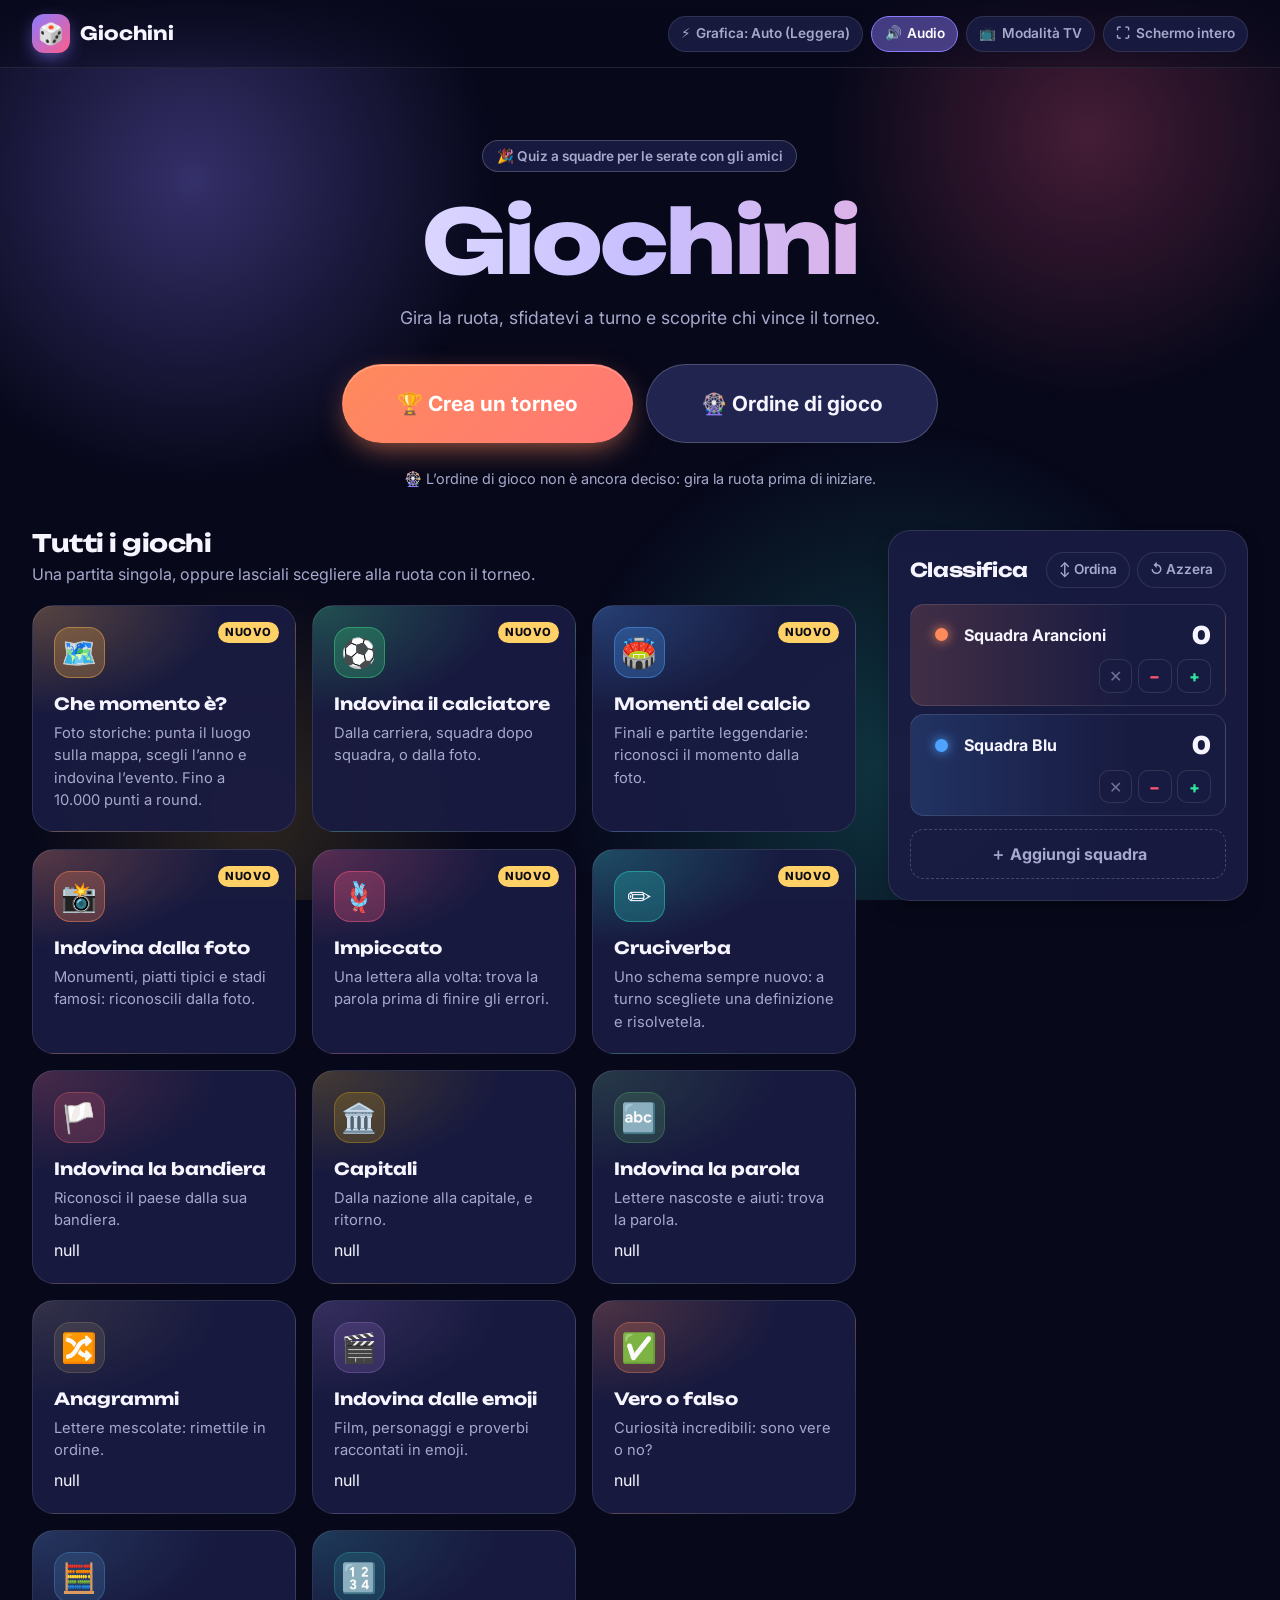
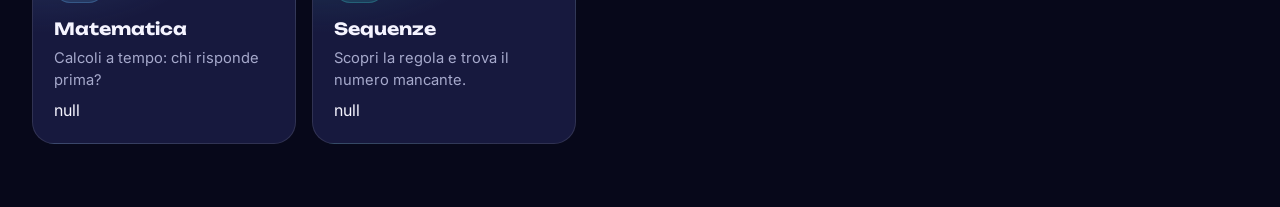
==== commit 078f5879: "commit - 3" ====
--- a/index.html
+++ b/index.html
@@ -9,6 +9,7 @@
   <link rel="preconnect" href="https://fonts.googleapis.com">
   <link rel="preconnect" href="https://fonts.gstatic.com" crossorigin>
   <link href="https://fonts.googleapis.com/css2?family=Unbounded:wght@600;700;800&family=Inter:wght@400;500;600;700;800&display=swap" rel="stylesheet">
+  <script src="js/perf.js"></script>
   <link rel="stylesheet" href="css/style.css">
 </head>
 <body>
@@ -18,6 +19,7 @@
       <span class="brand-name">Giochini</span>
     </a>
     <div class="topbar-actions">
+      <button class="icon-btn" id="btn-perf" type="button" title="Qualità grafica"><span aria-hidden="true">⚡</span><span class="btn-label">Grafica: Auto</span></button>
       <button class="icon-btn" id="btn-mute" type="button" aria-pressed="true"><span aria-hidden="true">🔊</span><span class="btn-label">Audio</span></button>
       <button class="icon-btn" id="btn-tv" type="button" aria-pressed="false" title="Modalità TV: testi più grandi per lo schermo condiviso">
         <span aria-hidden="true">📺</span><span class="btn-label">Modalità TV</span>
--- a/css/style.css
+++ b/css/style.css
@@ -1126,6 +1126,39 @@
 /* ---------- Effetti ---------- */
 #fx-canvas { position: fixed; inset: 0; z-index: 80; pointer-events: none; width: 100%; height: 100%; }
 
+/* ---------- Prestazioni adattive (classi messe da js/perf.js) ----------
+   Media: sfondo fermo e niente bagliori animati.
+   Leggera: niente sfocature (backdrop-filter, blur, ombre-filtro), animazioni infinite
+   ridotte a una sola volta, vetro più opaco per restare leggibile senza sfocatura. */
+html.perf-medium body::before,
+html.perf-low body::before { animation: none; }
+html.perf-medium .wheel-wrap::before { animation: none; }
+
+html.perf-low {
+  --glass: rgba(26, 28, 66, 0.92);
+  --glass-2: rgba(36, 38, 84, 0.95);
+  --glass-3: rgba(48, 50, 102, 0.97);
+  --shadow: 0 10px 24px -12px rgba(0, 0, 0, 0.7);
+}
+html.perf-low body::before { filter: none; inset: 0; }
+html.perf-low body::after { display: none; }
+html.perf-low *,
+html.perf-low *::before,
+html.perf-low *::after {
+  -webkit-backdrop-filter: none !important;
+  backdrop-filter: none !important;
+  animation-iteration-count: 1 !important;
+}
+html.perf-low .modal::backdrop { background: rgba(3, 3, 15, 0.85); }
+html.perf-low .score-strip { background: rgba(12, 13, 40, 0.97); }
+html.perf-low .overlay { background: rgb(8, 8, 28); }
+html.perf-low .wheel-wrap::before { filter: none; opacity: 0.3; }
+html.perf-low .wheel-wrap > svg:not(.wheel-pointer),
+html.perf-low .wheel-pointer { filter: none; }
+html.perf-low .game-card:hover { transform: translateY(-4px); }
+html.perf-low .primary-btn::after { display: none; }
+html.perf-low .photo-frame.loading { animation: none; }
+
 @media (prefers-reduced-motion: reduce) {
   *, *::before, *::after { animation-duration: 0.01ms !important; animation-iteration-count: 1 !important; transition-duration: 0.01ms !important; }
   body::before { animation: none; }
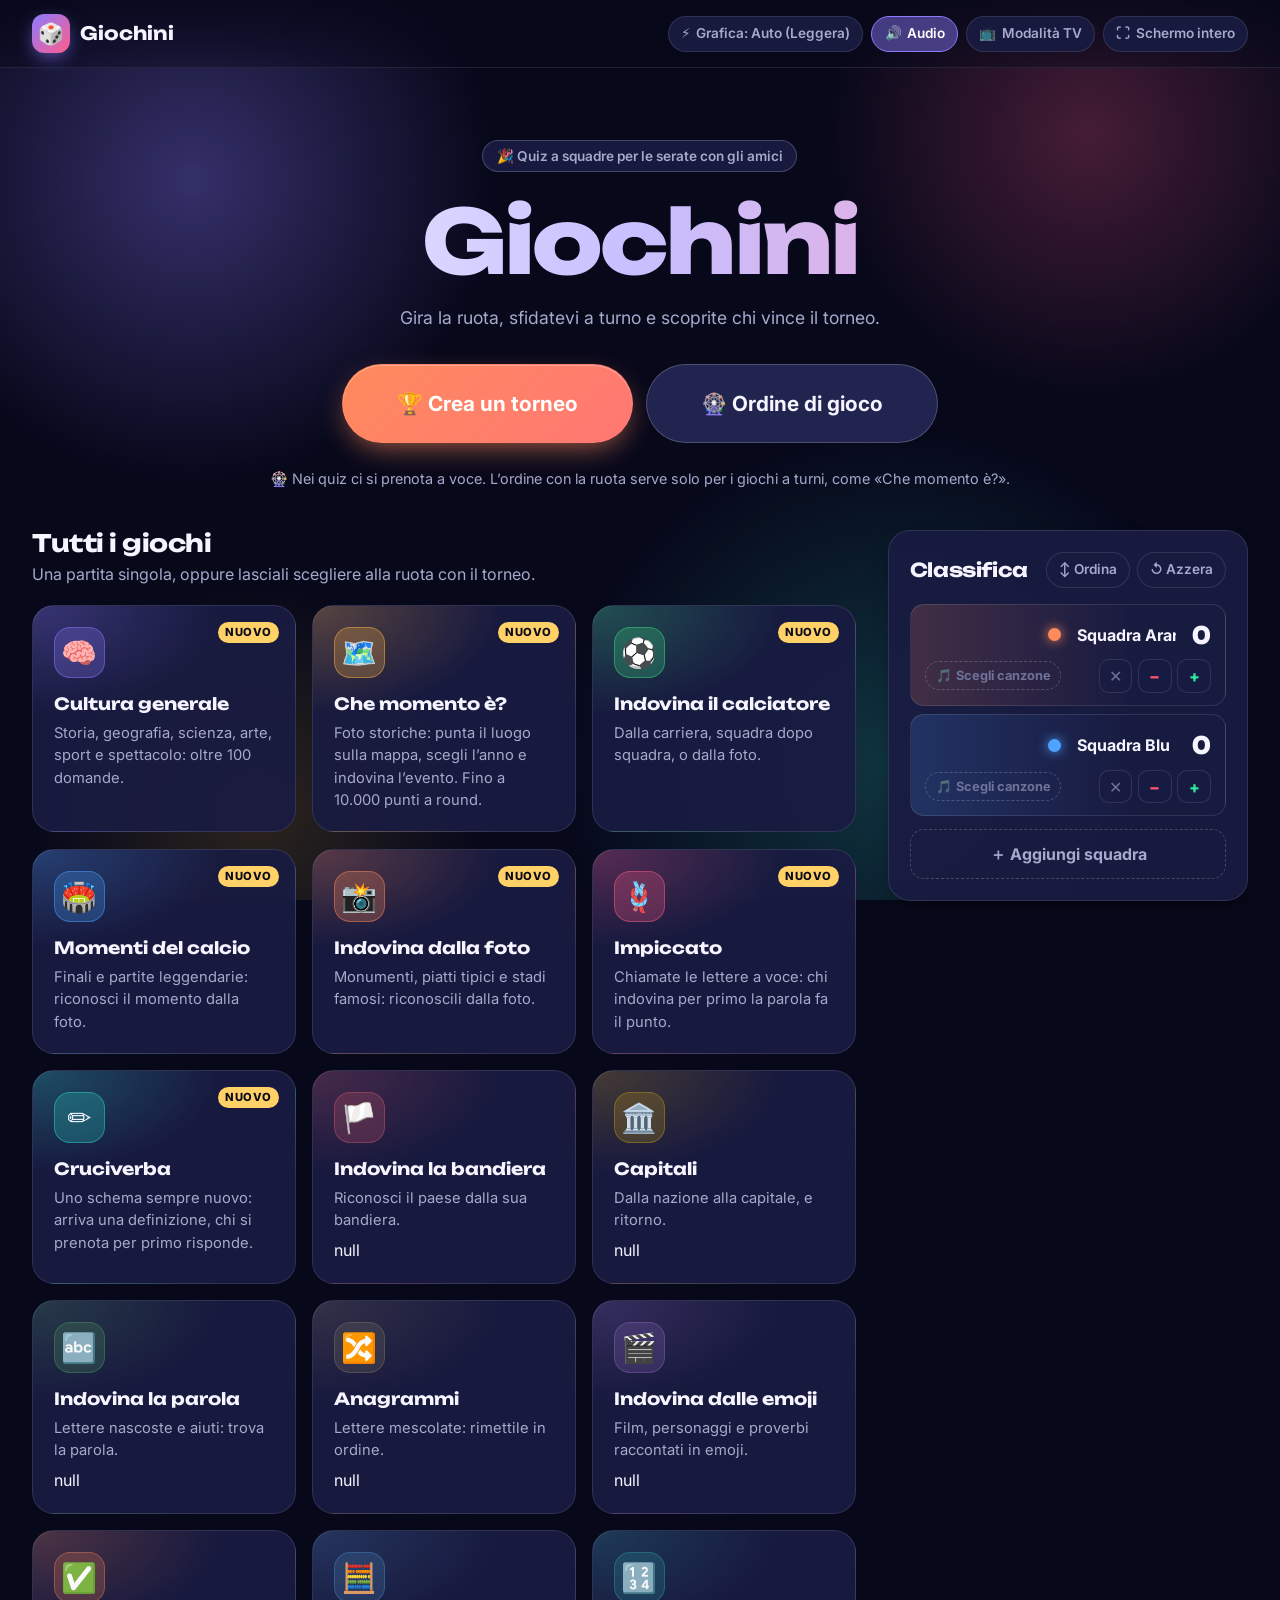
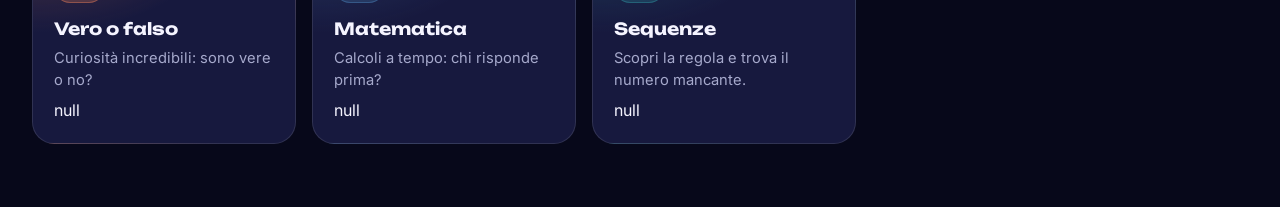
==== commit 563fc249: "Commit - 4" ====
--- a/index.html
+++ b/index.html
@@ -98,7 +98,7 @@
       <div id="tour-step-setup">
         <div class="modal-emoji" aria-hidden="true">🏆</div>
         <h2 id="tour-title">Nuovo torneo</h2>
-        <p>La ruota estrae i giochi e si passa dall'uno all'altro senza tornare al menù.<br>Ogni gioco assegna punti in base al piazzamento: 5 al primo, 3 al secondo, 2 al terzo, 1 al quarto.</p>
+        <p>La ruota estrae i giochi e si passa dall'uno all'altro senza tornare al menù. In ogni gioco si fanno più domande: tutte le squadre si prenotano a voce.<br>Ogni gioco assegna punti in base al piazzamento: 5 al primo, 3 al secondo, 2 al terzo, 1 al quarto.</p>
         <form id="tour-form" class="tour-options"></form>
         <div class="modal-actions">
           <button class="primary-btn big" id="btn-tour-draw" type="button">🎡 Estrai i giochi</button>
@@ -118,12 +118,29 @@
     </div>
   </dialog>
 
+  <!-- Canzone della vittoria -->
+  <dialog class="modal" id="song-modal" aria-labelledby="song-title">
+    <button class="modal-close" type="button" data-close aria-label="Chiudi">✕</button>
+    <div class="modal-body">
+      <div class="modal-emoji" aria-hidden="true">🎵</div>
+      <h2 id="song-title">Canzone della vittoria</h2>
+      <p id="song-text">Parte quando questa squadra vince una partita o il torneo.</p>
+      <ul class="song-list" id="song-list"></ul>
+      <p class="song-empty" id="song-empty">Nessuna canzone nella cartella <code>musica/</code>. Mettici i tuoi mp3 e scrivi i nomi in <code>js/data/canzoni.js</code>, oppure caricane uno qui sotto.</p>
+      <div class="modal-actions">
+        <label class="secondary-btn file-btn">📁 Carica un mp3 dal dispositivo<input type="file" id="song-file" accept="audio/*,.mp3" hidden></label>
+        <button class="ghost-btn" id="btn-song-none" type="button">Nessuna canzone</button>
+      </div>
+    </div>
+  </dialog>
+
   <template id="team-template">
     <li class="team">
       <span class="team-rank" aria-hidden="true"></span>
       <span class="team-color" aria-hidden="true"></span>
       <input class="team-name" type="text" maxlength="24" aria-label="Nome squadra" spellcheck="false">
       <div class="team-score" aria-live="polite"></div>
+      <button class="team-song" type="button" title="Canzone della vittoria"><span aria-hidden="true">🎵</span> <span class="team-song-name">Scegli canzone</span></button>
       <div class="team-controls">
         <button class="score-btn minus" type="button" data-delta="-1" aria-label="Togli un punto">−</button>
         <button class="score-btn plus" type="button" data-delta="1" aria-label="Aggiungi un punto">+</button>
@@ -138,6 +155,8 @@
   <script src="js/order.js"></script>
   <script src="js/tournament.js"></script>
   <script src="js/fx.js"></script>
+  <script src="js/songs.js"></script>
+  <script src="js/data/canzoni.js"></script>
   <script src="js/wheel.js"></script>
   <script src="js/data/paesi.js"></script>
   <script src="js/data/parole.js"></script>
@@ -148,6 +167,7 @@
   <script src="js/data/momenti.js"></script>
   <script src="js/data/storico.js"></script>
   <script src="js/data/cruciverba.js"></script>
+  <script src="js/data/cultura.js"></script>
   <script src="js/games.js"></script>
   <script src="js/games/storico.js"></script>
   <script src="js/games/impiccato.js"></script>
--- a/css/style.css
+++ b/css/style.css
@@ -1163,3 +1163,240 @@
   *, *::before, *::after { animation-duration: 0.01ms !important; animation-iteration-count: 1 !important; transition-duration: 0.01ms !important; }
   body::before { animation: none; }
 }
+
+/* ============================================================
+   ROUND A PRENOTAZIONE, 3-2-1, CANZONI, MAPPA
+   ============================================================ */
+/* ---------- Prenotazione ---------- */
+.buzz {
+  --team: var(--accent);
+  margin: 1.4rem auto 0;
+  max-width: 46rem;
+  padding: 1rem 1.2rem 1.1rem;
+  border-radius: var(--radius);
+  background: var(--glass);
+  border: 1px solid var(--line);
+  text-align: center;
+  transition: border-color 0.25s, box-shadow 0.25s, background 0.25s;
+}
+.buzz.has-selected {
+  border-color: var(--team);
+  background: linear-gradient(135deg, color-mix(in oklab, var(--team), transparent 80%), var(--glass));
+  box-shadow: 0 0 40px -14px var(--team);
+}
+.buzz-title { margin: 0 0 0.7rem; font-weight: 800; font-size: 1.05rem; }
+.buzz-title b { color: var(--team); }
+.buzz-teams { display: flex; flex-wrap: wrap; justify-content: center; gap: 0.5rem; }
+.buzz-btn {
+  --team: var(--accent);
+  display: inline-flex;
+  align-items: center;
+  gap: 0.55em;
+  min-height: 3rem;
+  padding: 0.55em 1.1em 0.55em 0.55em;
+  border-radius: 999px;
+  border: 2px solid color-mix(in oklab, var(--team), transparent 40%);
+  background: color-mix(in oklab, var(--team), transparent 85%);
+  font-weight: 800;
+  font-size: 1.05rem;
+  transition: transform 0.2s var(--ease-spring), background 0.2s, opacity 0.2s, box-shadow 0.2s;
+  -webkit-tap-highlight-color: transparent;
+}
+.buzz-btn:hover:not(:disabled) { transform: translateY(-2px) scale(1.03); background: color-mix(in oklab, var(--team), transparent 70%); }
+.buzz-btn[aria-pressed='true'] { background: var(--team); color: #0b0b1a; box-shadow: 0 0 26px -4px var(--team); transform: scale(1.06); }
+.buzz-btn[aria-pressed='true'] .award-key { background: #0b0b1a; color: var(--team); }
+.buzz-btn.out { opacity: 0.35; text-decoration: line-through; filter: grayscale(0.6); }
+.buzz-btn:disabled { cursor: not-allowed; }
+.buzz.has-selected .buzz-btn:not([aria-pressed='true']):not(.out) { opacity: 0.55; }
+.buzz-answer { display: flex; flex-wrap: wrap; justify-content: center; align-items: center; gap: 0.6rem; margin-top: 0.9rem; animation: rise 0.35s var(--ease-out) both; }
+.buzz-help { margin: 0; width: 100%; color: var(--muted); font-weight: 600; }
+.ghost-btn.small { padding: 0.5em 1em; font-size: 0.9rem; }
+#ask-actions { margin-top: 1rem; }
+
+/* ---------- 3, 2, 1 sopra la domanda ---------- */
+.count-in {
+  position: absolute;
+  inset: 0;
+  z-index: 20;
+  display: grid;
+  place-items: center;
+  border-radius: inherit;
+  background: radial-gradient(circle at center, rgba(20, 20, 60, 0.78), rgba(5, 5, 20, 0.92));
+  backdrop-filter: blur(14px);
+  cursor: pointer;
+  animation: fade-in 0.2s ease both;
+}
+.count-in-num {
+  font-family: var(--display);
+  font-size: clamp(5rem, 16vw, 9rem);
+  font-weight: 800;
+  line-height: 1;
+  background: linear-gradient(180deg, #fff, var(--accent));
+  -webkit-background-clip: text;
+  background-clip: text;
+  color: transparent;
+}
+.count-in-num.go { animation: count 0.65s var(--ease-out) both; }
+#custom { min-height: 20rem; }
+.timer.paused .timer-bar { background: var(--muted); }
+.timer.paused .timer-num::after { content: ' ⏸'; font-size: 0.7em; }
+
+/* ---------- Cruciverba: definizione in grande ---------- */
+.cw-current {
+  margin: 0 0 1.2rem;
+  padding: 1rem 1.4rem;
+  border-radius: var(--radius);
+  background: linear-gradient(135deg, color-mix(in oklab, var(--accent), transparent 78%), var(--glass));
+  border: 1px solid color-mix(in oklab, var(--accent), transparent 50%);
+  text-align: center;
+}
+.cw-current.enter { animation: pop 0.45s var(--ease-spring) both; }
+.cw-current .clue-text { font-family: var(--display); font-size: clamp(1.3rem, 3.6vw, 2.2rem); font-weight: 700; line-height: 1.25; margin: 0.3rem 0 0; }
+.cw-solution { margin: 0.6rem 0 0; font-size: 1.2rem; color: var(--muted); }
+.cw-solution b { font-family: var(--display); letter-spacing: 0.12em; color: var(--text); }
+.cw-panel .buzz { margin-top: 0; background: transparent; border-color: transparent; padding: 0.2rem 0 0.6rem; }
+.cw-panel .buzz.has-selected { border-color: var(--team); padding: 0.8rem; }
+.cw-clues .st-hint { margin: 0; }
+
+/* ---------- Impiccato ---------- */
+.hm-buzz { margin-top: 1.2rem; }
+.hm-buzz .buzz { margin-top: 0.4rem; }
+.hm-buzz .st-hint { text-align: center; }
+
+/* ---------- Canzone della vittoria ---------- */
+.team { grid-template-areas: 'rank color name score' 'song song controls controls'; }
+.team-song {
+  grid-area: song;
+  justify-self: start;
+  max-width: 100%;
+  display: inline-flex;
+  align-items: center;
+  gap: 0.3em;
+  padding: 0.3em 0.75em;
+  border-radius: 999px;
+  border: 1px dashed var(--line-2);
+  background: transparent;
+  color: var(--faint);
+  font-size: 0.8rem;
+  font-weight: 700;
+  transition: color 0.2s, border-color 0.2s, background 0.2s;
+}
+.team-song:hover { color: var(--text); border-color: var(--team); }
+.team-song.set { border-style: solid; border-color: color-mix(in oklab, var(--team), transparent 40%); color: var(--text); background: color-mix(in oklab, var(--team), transparent 85%); }
+.team-song-name { overflow: hidden; text-overflow: ellipsis; white-space: nowrap; max-width: 11rem; }
+.song-list { list-style: none; margin: 1rem 0 0; padding: 0; display: grid; gap: 0.45rem; max-height: 45vh; overflow: auto; text-align: left; }
+.song-list li { display: flex; gap: 0.4rem; align-items: center; }
+.song-pick {
+  flex: 1;
+  min-width: 0;
+  display: grid;
+  padding: 0.6rem 0.9rem;
+  border-radius: 14px;
+  border: 1px solid var(--line);
+  background: var(--glass);
+  text-align: left;
+  font-weight: 700;
+  transition: background 0.2s, border-color 0.2s;
+}
+.song-pick small { color: var(--faint); font-weight: 500; overflow: hidden; text-overflow: ellipsis; white-space: nowrap; }
+.song-pick:hover { background: var(--glass-2); }
+.song-pick[aria-pressed='true'] { border-color: var(--accent); background: color-mix(in oklab, var(--accent), transparent 75%); }
+.song-pick[aria-pressed='true'] span::before { content: '✓ '; color: var(--ok); }
+.song-empty { font-size: 0.9rem; }
+.song-empty code { padding: 0.1em 0.35em; border-radius: 6px; background: var(--glass-2); color: var(--text); }
+.file-btn { cursor: pointer; }
+.song-toast {
+  --team: var(--accent);
+  position: fixed;
+  z-index: 90;
+  left: 0;
+  right: 0;
+  top: 1rem;
+  width: fit-content;
+  margin: 0 auto;
+  display: flex;
+  align-items: center;
+  gap: 0.8rem;
+  max-width: calc(100vw - 2rem);
+  padding: 0.55rem 0.6rem 0.55rem 0.8rem;
+  border-radius: 999px;
+  background: rgba(12, 12, 34, 0.92);
+  border: 1.5px solid var(--team);
+  box-shadow: 0 10px 40px -10px var(--team);
+  backdrop-filter: blur(10px);
+  animation: rise 0.5s var(--ease-spring) both;
+}
+.song-disc { display: grid; place-items: center; width: 2.2rem; height: 2.2rem; border-radius: 50%; background: var(--team); animation: spin 3s linear infinite; }
+@keyframes spin { to { transform: rotate(360deg); } }
+.song-info { display: grid; min-width: 0; line-height: 1.2; }
+.song-info small { color: var(--muted); font-weight: 600; }
+.song-info b { overflow: hidden; text-overflow: ellipsis; white-space: nowrap; }
+.song-stop { padding: 0.5em 1em; border-radius: 999px; border: 1px solid var(--line-2); background: var(--glass-2); font-weight: 800; }
+.song-stop:hover { background: var(--bad); border-color: var(--bad); }
+
+/* ---------- Mappa di "Che momento è?" ---------- */
+.st-map-wrap { position: relative; }
+.st-map { height: clamp(280px, 44vh, 440px); background: #b5d0e4; }
+.st-map .leaflet-container { background: #b5d0e4; }
+.st-map.reveal { height: clamp(320px, 56vh, 560px); }
+.map-views {
+  position: absolute;
+  z-index: 500;
+  top: 0.6rem;
+  left: 0.6rem;
+  right: 3.6rem;
+  display: flex;
+  flex-wrap: wrap;
+  gap: 0.3rem;
+  pointer-events: none;
+}
+.map-views button, .map-grow {
+  pointer-events: auto;
+  padding: 0.35em 0.75em;
+  border-radius: 999px;
+  border: 1px solid rgba(0, 0, 0, 0.12);
+  background: rgba(255, 255, 255, 0.92);
+  color: #1b1d3a;
+  font-size: 0.8rem;
+  font-weight: 800;
+  box-shadow: 0 3px 10px rgba(0, 0, 0, 0.18);
+  transition: transform 0.2s var(--ease-spring), background 0.2s;
+}
+.map-views button:hover, .map-grow:hover { transform: translateY(-1px); background: #fff; }
+.map-grow { position: absolute; z-index: 500; top: 0.6rem; right: 0.6rem; width: 2.4rem; height: 2.4rem; padding: 0; font-size: 1.1rem; }
+.st-map-wrap.big { position: fixed; z-index: 60; inset: 0.8rem; }
+.st-map-wrap.big .st-map { height: 100%; border-radius: 22px; }
+body.map-open { overflow: hidden; }
+body.map-open::after { content: ''; position: fixed; inset: 0; z-index: 59; background: rgba(3, 3, 15, 0.75); }
+.st-map .leaflet-bar { border: 0; border-radius: 14px; overflow: hidden; box-shadow: 0 4px 14px rgba(0, 0, 0, 0.25); }
+.st-map .leaflet-bar a { width: 38px; height: 38px; line-height: 38px; font-size: 20px; color: #1b1d3a; }
+.st-map .leaflet-control-attribution { font-size: 10px; background: rgba(255, 255, 255, 0.75); color: #333; }
+.st-map .leaflet-control-attribution a { color: #234; }
+.map-drop { width: 32px; height: 44px; overflow: visible; filter: drop-shadow(0 5px 6px rgba(0, 0, 0, 0.45)); animation: drop 0.45s var(--ease-spring) both; }
+.map-drop path { fill: var(--team); stroke: #fff; stroke-width: 2.5; }
+.map-drop circle { fill: #fff; }
+@keyframes drop { from { transform: translateY(-22px) scale(0.6); opacity: 0; } }
+.map-truth { position: relative; width: 44px; height: 44px; display: grid; place-items: center; }
+.map-truth span {
+  position: relative;
+  z-index: 1;
+  display: grid;
+  place-items: center;
+  width: 34px;
+  height: 34px;
+  border-radius: 50%;
+  background: var(--gold);
+  border: 3px solid #fff;
+  color: #5a3d00;
+  font-size: 18px;
+  box-shadow: 0 4px 14px rgba(0, 0, 0, 0.45);
+  animation: pop 0.6s var(--ease-spring) both;
+}
+.map-truth::before { content: ''; position: absolute; inset: 0; border-radius: 50%; background: var(--gold); opacity: 0.5; animation: pulse-map 1.8s ease-out infinite; }
+@keyframes pulse-map { from { transform: scale(0.6); opacity: 0.7; } to { transform: scale(1.8); opacity: 0; } }
+.map-line { animation: dash 1.2s linear infinite; }
+@keyframes dash { to { stroke-dashoffset: -22; } }
+.leaflet-tooltip.map-tip { padding: 0.25em 0.6em; border: 0; border-radius: 999px; background: rgba(12, 12, 34, 0.88); color: #fff; font: 600 12px var(--body); box-shadow: 0 3px 10px rgba(0, 0, 0, 0.3); }
+.leaflet-tooltip.map-tip.truth { background: var(--gold); color: #3a2800; font-weight: 800; }
+.leaflet-tooltip.map-tip::before { display: none; }
+html.perf-low .map-line, html.perf-low .map-truth::before { animation: none; }
